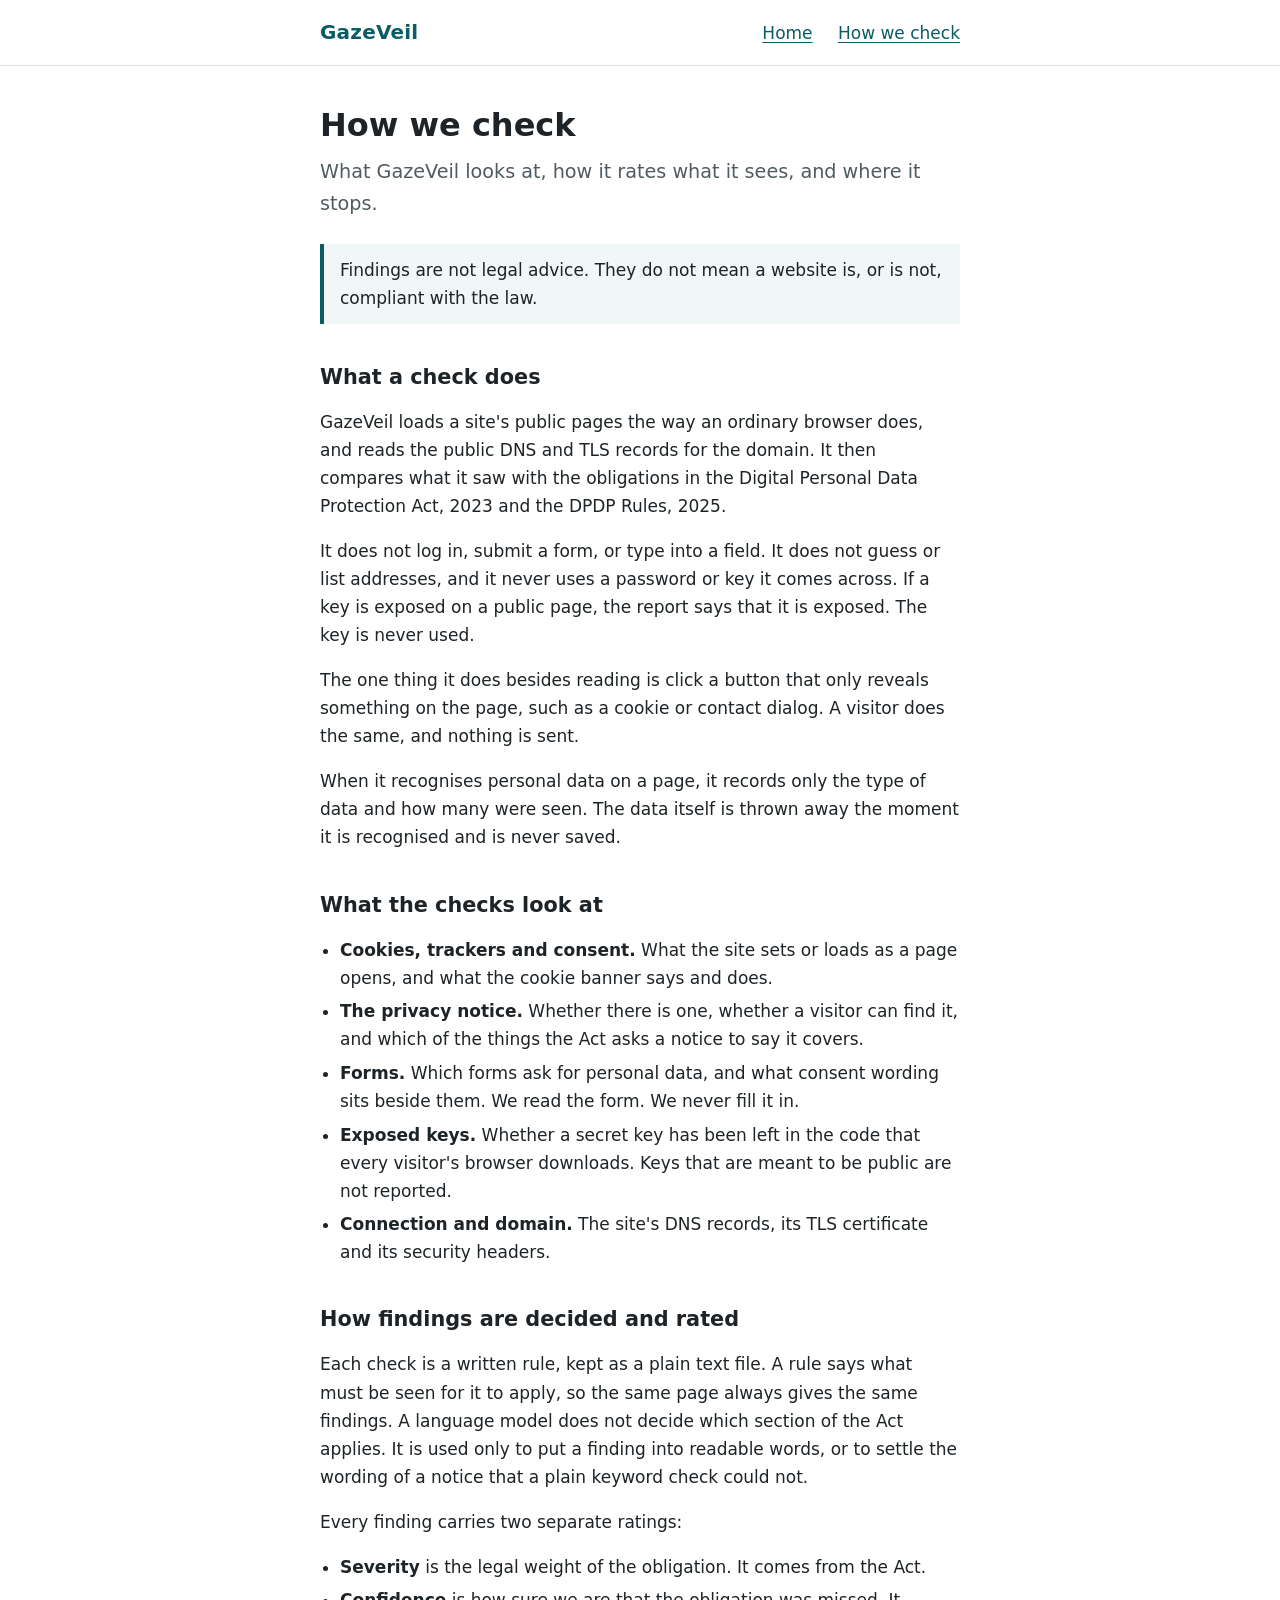
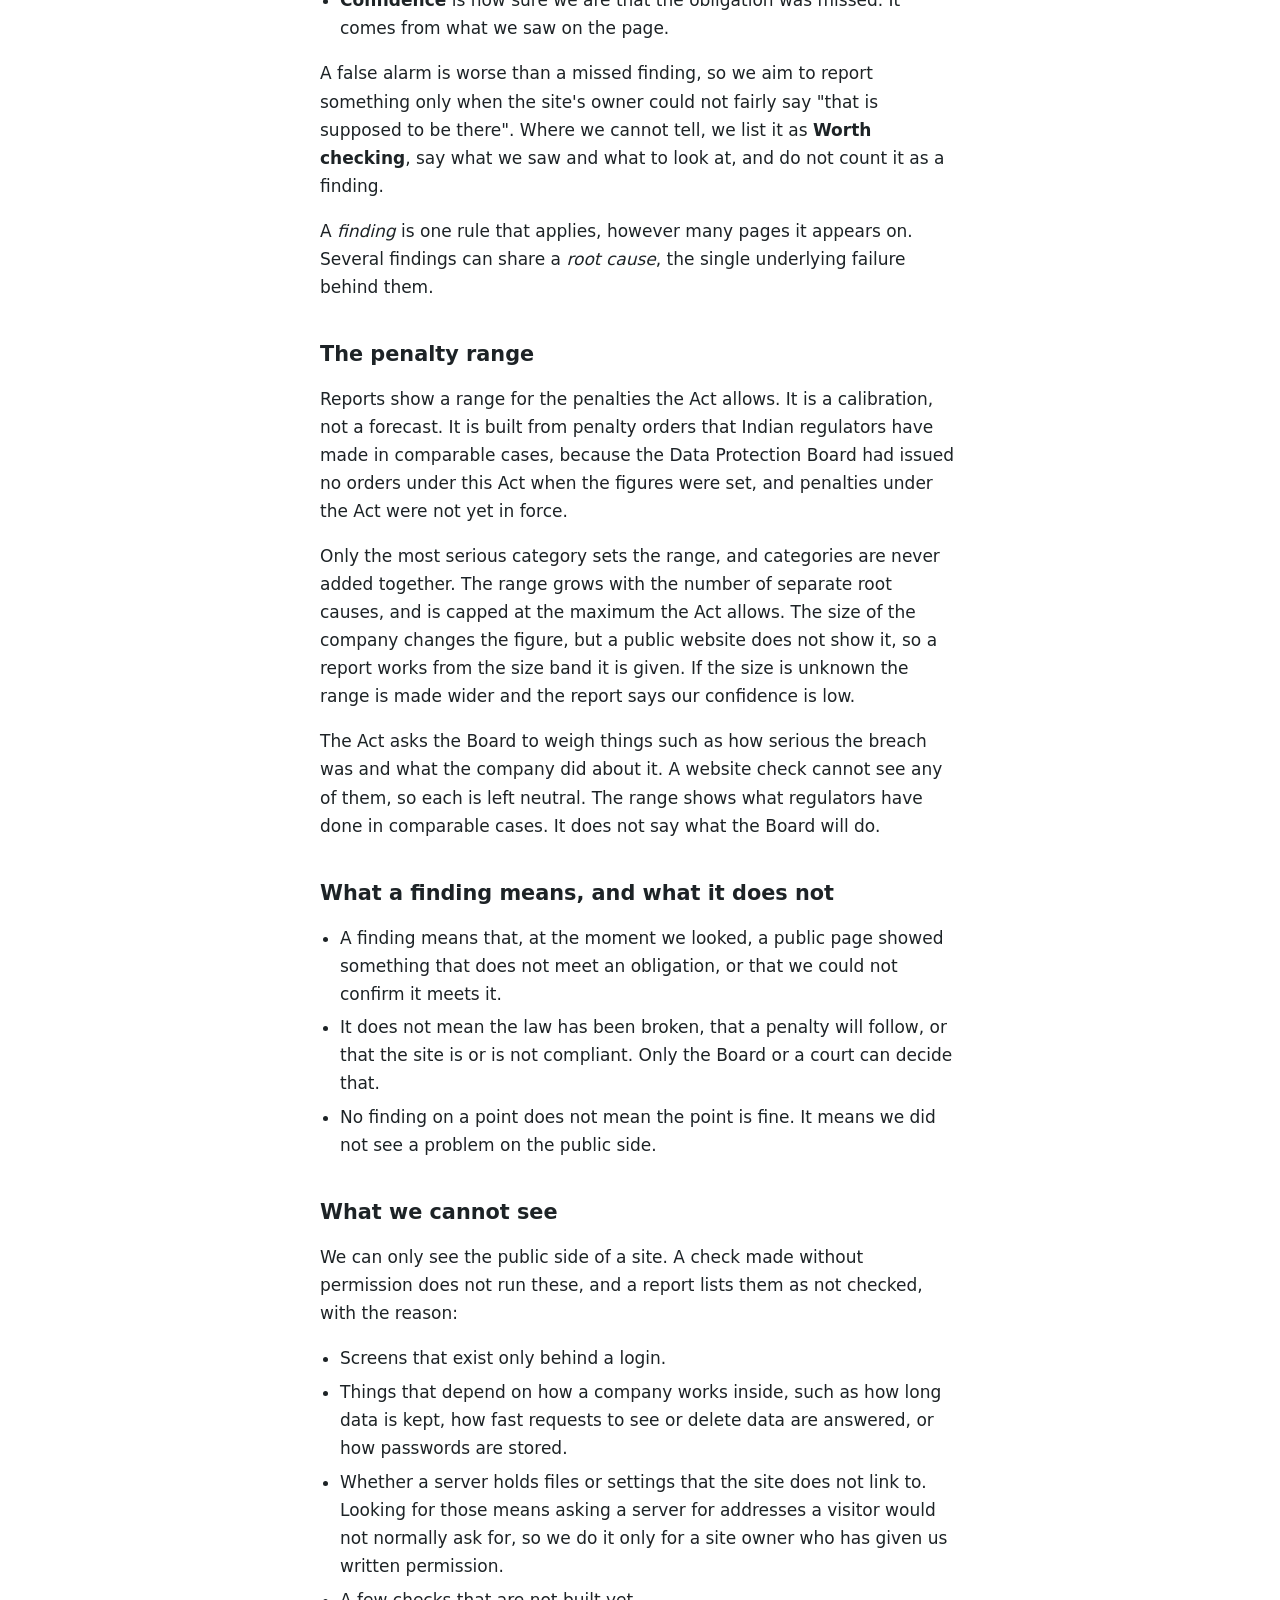
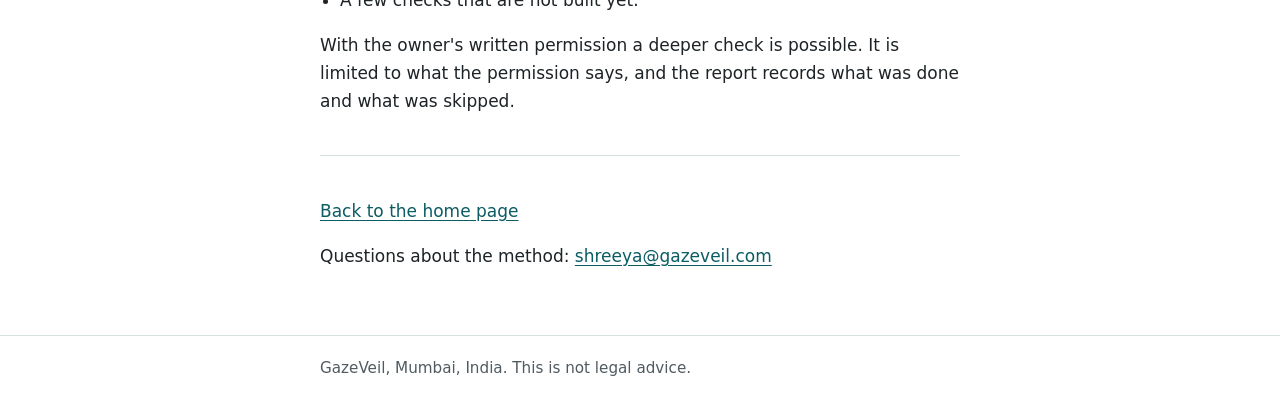
==== method/index.html @ f998fde3 "GazeVeil website Co-Authored-By: Claude Sonnet 5.5 <noreply@anthropic.com>" ====
<!doctype html>
<html lang="en">
<head>
<meta charset="utf-8">
<meta name="viewport" content="width=device-width, initial-scale=1">
<title>How we check | GazeVeil</title>
<meta name="description" content="How GazeVeil checks a public website against India's DPDP Act: what it looks at, how it rates what it sees, what a finding means, and what it cannot see.">
<link rel="stylesheet" href="../style.css">
</head>
<body>
<header>
  <div class="wrap">
    <a class="brand" href="../">GazeVeil</a>
    <nav aria-label="Main">
      <a href="../">Home</a>
      <a href="./" aria-current="page">How we check</a>
    </nav>
  </div>
</header>
<main class="wrap">
  <h1>How we check</h1>
  <p class="tagline">What GazeVeil looks at, how it rates what it sees, and where it stops.</p>

  <div class="note">
    <p>Findings are not legal advice. They do not mean a website is, or is not, compliant with the law.</p>
  </div>

  <h2>What a check does</h2>
  <p>GazeVeil loads a site's public pages the way an ordinary browser does, and reads the public DNS and TLS records for the domain. It then compares what it saw with the obligations in the Digital Personal Data Protection Act, 2023 and the DPDP Rules, 2025.</p>
  <p>It does not log in, submit a form, or type into a field. It does not guess or list addresses, and it never uses a password or key it comes across. If a key is exposed on a public page, the report says that it is exposed. The key is never used.</p>
  <p>The one thing it does besides reading is click a button that only reveals something on the page, such as a cookie or contact dialog. A visitor does the same, and nothing is sent.</p>
  <p>When it recognises personal data on a page, it records only the type of data and how many were seen. The data itself is thrown away the moment it is recognised and is never saved.</p>

  <h2>What the checks look at</h2>
  <ul>
    <li><strong>Cookies, trackers and consent.</strong> What the site sets or loads as a page opens, and what the cookie banner says and does.</li>
    <li><strong>The privacy notice.</strong> Whether there is one, whether a visitor can find it, and which of the things the Act asks a notice to say it covers.</li>
    <li><strong>Forms.</strong> Which forms ask for personal data, and what consent wording sits beside them. We read the form. We never fill it in.</li>
    <li><strong>Exposed keys.</strong> Whether a secret key has been left in the code that every visitor's browser downloads. Keys that are meant to be public are not reported.</li>
    <li><strong>Connection and domain.</strong> The site's DNS records, its TLS certificate and its security headers.</li>
  </ul>

  <h2>How findings are decided and rated</h2>
  <p>Each check is a written rule, kept as a plain text file. A rule says what must be seen for it to apply, so the same page always gives the same findings. A language model does not decide which section of the Act applies. It is used only to put a finding into readable words, or to settle the wording of a notice that a plain keyword check could not.</p>
  <p>Every finding carries two separate ratings:</p>
  <ul>
    <li><strong>Severity</strong> is the legal weight of the obligation. It comes from the Act.</li>
    <li><strong>Confidence</strong> is how sure we are that the obligation was missed. It comes from what we saw on the page.</li>
  </ul>
  <p>A false alarm is worse than a missed finding, so we aim to report something only when the site's owner could not fairly say "that is supposed to be there". Where we cannot tell, we list it as <strong>Worth checking</strong>, say what we saw and what to look at, and do not count it as a finding.</p>
  <p>A <em>finding</em> is one rule that applies, however many pages it appears on. Several findings can share a <em>root cause</em>, the single underlying failure behind them.</p>

  <h2>The penalty range</h2>
  <p>Reports show a range for the penalties the Act allows. It is a calibration, not a forecast. It is built from penalty orders that Indian regulators have made in comparable cases, because the Data Protection Board had issued no orders under this Act when the figures were set, and penalties under the Act were not yet in force.</p>
  <p>Only the most serious category sets the range, and categories are never added together. The range grows with the number of separate root causes, and is capped at the maximum the Act allows. The size of the company changes the figure, but a public website does not show it, so a report works from the size band it is given. If the size is unknown the range is made wider and the report says our confidence is low.</p>
  <p>The Act asks the Board to weigh things such as how serious the breach was and what the company did about it. A website check cannot see any of them, so each is left neutral. The range shows what regulators have done in comparable cases. It does not say what the Board will do.</p>

  <h2>What a finding means, and what it does not</h2>
  <ul>
    <li>A finding means that, at the moment we looked, a public page showed something that does not meet an obligation, or that we could not confirm it meets it.</li>
    <li>It does not mean the law has been broken, that a penalty will follow, or that the site is or is not compliant. Only the Board or a court can decide that.</li>
    <li>No finding on a point does not mean the point is fine. It means we did not see a problem on the public side.</li>
  </ul>

  <h2>What we cannot see</h2>
  <p>We can only see the public side of a site. A check made without permission does not run these, and a report lists them as not checked, with the reason:</p>
  <ul>
    <li>Screens that exist only behind a login.</li>
    <li>Things that depend on how a company works inside, such as how long data is kept, how fast requests to see or delete data are answered, or how passwords are stored.</li>
    <li>Whether a server holds files or settings that the site does not link to. Looking for those means asking a server for addresses a visitor would not normally ask for, so we do it only for a site owner who has given us written permission.</li>
    <li>A few checks that are not built yet.</li>
  </ul>
  <p>With the owner's written permission a deeper check is possible. It is limited to what the permission says, and the report records what was done and what was skipped.</p>

  <div class="contact">
    <p><a href="../">Back to the home page</a></p>
    <p>Questions about the method: <a href="mailto:shreeya@gazeveil.com">shreeya@gazeveil.com</a></p>
  </div>
</main>
<footer>
  <div class="wrap">
    <p>GazeVeil, Mumbai, India. This is not legal advice.</p>
  </div>
</footer>
</body>
</html>
---- style.css ----
:root {
  --bg: #ffffff;
  --fg: #1d2326;
  --muted: #4f5b60;
  --rule: #d8dfe1;
  --tint: #f1f6f6;
  --accent: #0b5c63;
}
@media (prefers-color-scheme: dark) {
  :root {
    --bg: #121719;
    --fg: #e6ecee;
    --muted: #a3b1b6;
    --rule: #2c3a3e;
    --tint: #1a2326;
    --accent: #5cc4cc;
  }
}
* { box-sizing: border-box; }
html { -webkit-text-size-adjust: 100%; }
body {
  margin: 0;
  background: var(--bg);
  color: var(--fg);
  font: 1.0625rem/1.65 system-ui, -apple-system, "Segoe UI", Roboto, "Helvetica Neue", Arial, sans-serif;
}
.wrap { max-width: 42rem; margin: 0 auto; padding-left: 1rem; padding-right: 1rem; }
header { border-bottom: 1px solid var(--rule); }
header .wrap { display: flex; flex-wrap: wrap; align-items: baseline; justify-content: space-between; gap: .5rem 1.5rem; padding-top: 1rem; padding-bottom: 1rem; }
.brand { font-weight: 700; font-size: 1.25rem; letter-spacing: .01em; color: var(--accent); text-decoration: none; }
nav a { margin-left: 1.25rem; }
nav a:first-child { margin-left: 0; }
main { padding-top: 2.5rem; padding-bottom: 3rem; }
h1 { font-size: 2rem; line-height: 1.2; margin: 0 0 .75rem; }
h2 { font-size: 1.3rem; line-height: 1.3; margin: 2.5rem 0 .5rem; }
h3 { font-size: 1.1rem; margin: 1.75rem 0 .25rem; }
p, li { max-width: 40rem; }
ul { padding-left: 1.25rem; }
li { margin: .35rem 0; }
.tagline { font-size: 1.2rem; color: var(--muted); margin: 0 0 1rem; }
a { color: var(--accent); text-underline-offset: .15em; }
a:focus-visible { outline: 3px solid var(--accent); outline-offset: 2px; }
.note { background: var(--tint); border-left: 4px solid var(--accent); padding: .75rem 1rem; margin: 1.5rem 0; }
.note p { margin: 0; }
.contact { margin-top: 2.5rem; padding-top: 1.5rem; border-top: 1px solid var(--rule); }
footer { border-top: 1px solid var(--rule); color: var(--muted); font-size: .95rem; }
footer .wrap { padding-top: 1.25rem; padding-bottom: 1.5rem; }
footer p { margin: 0 0 .25rem; }
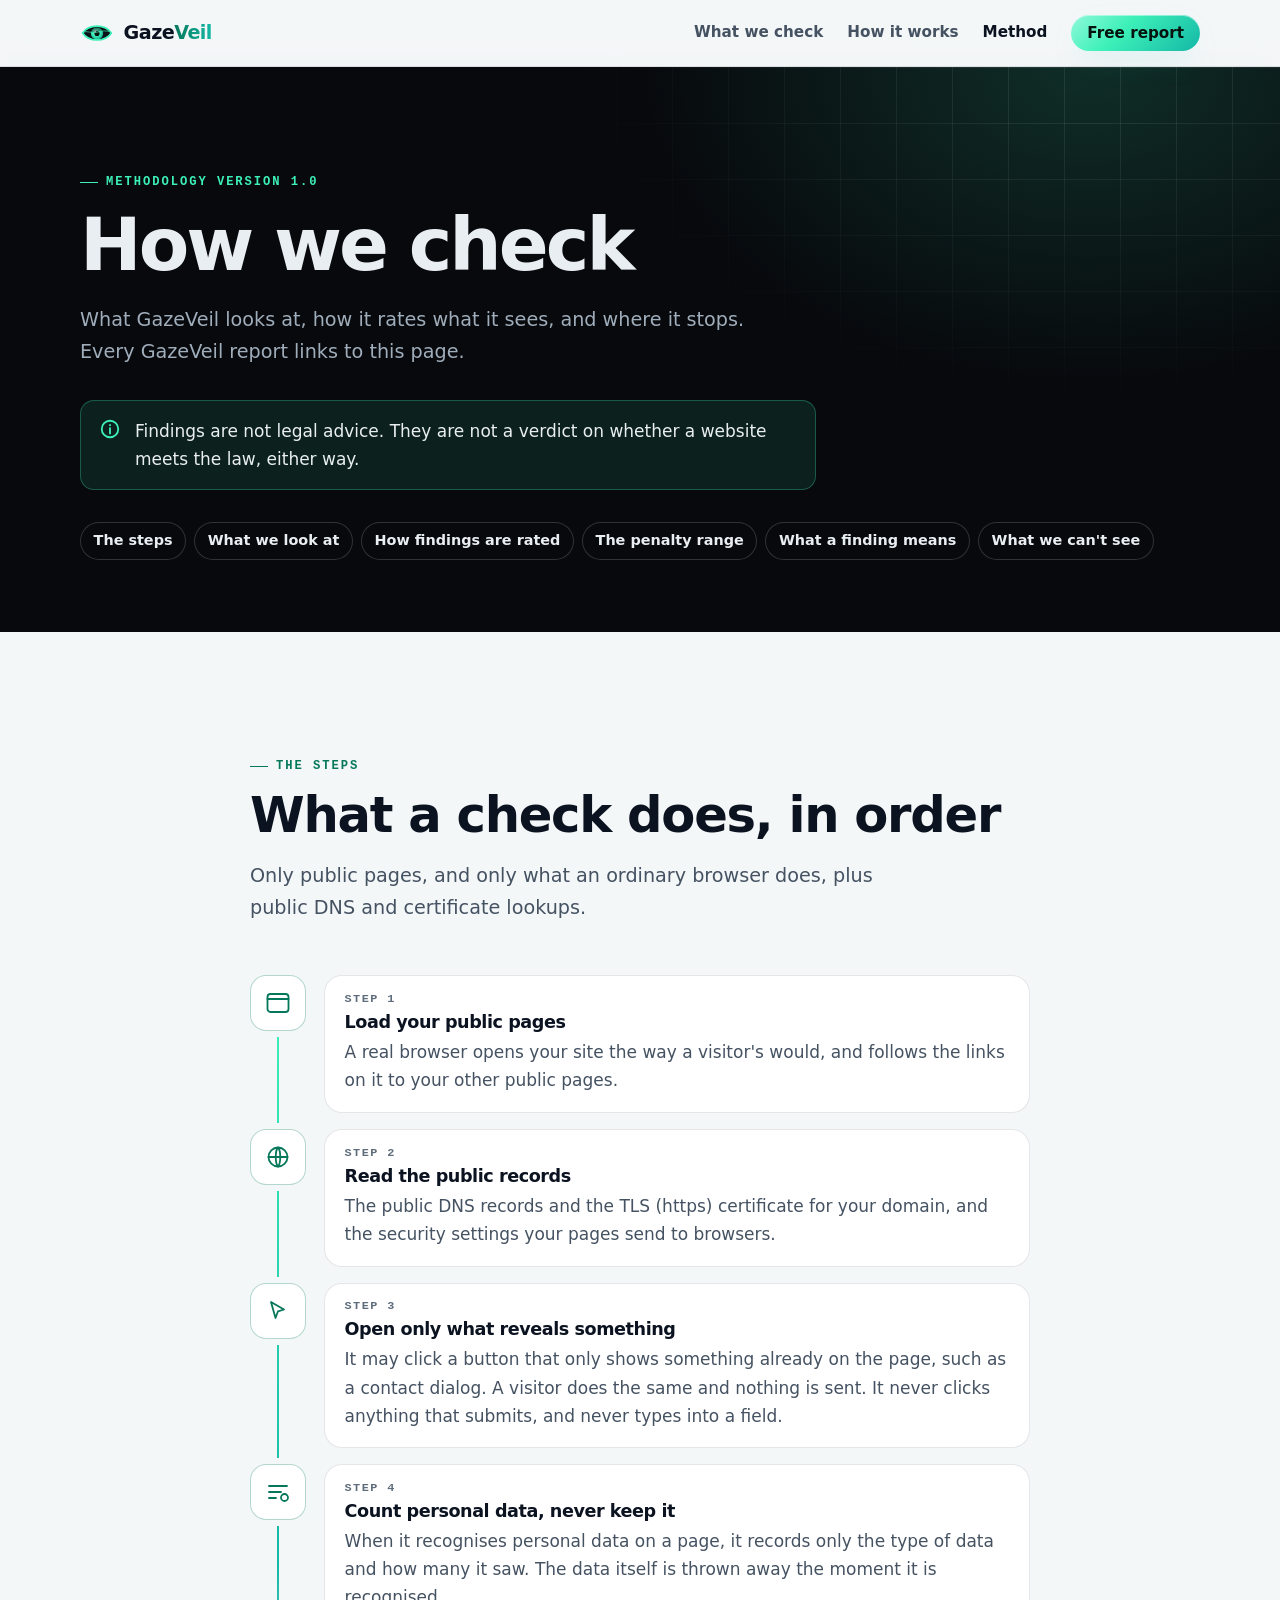
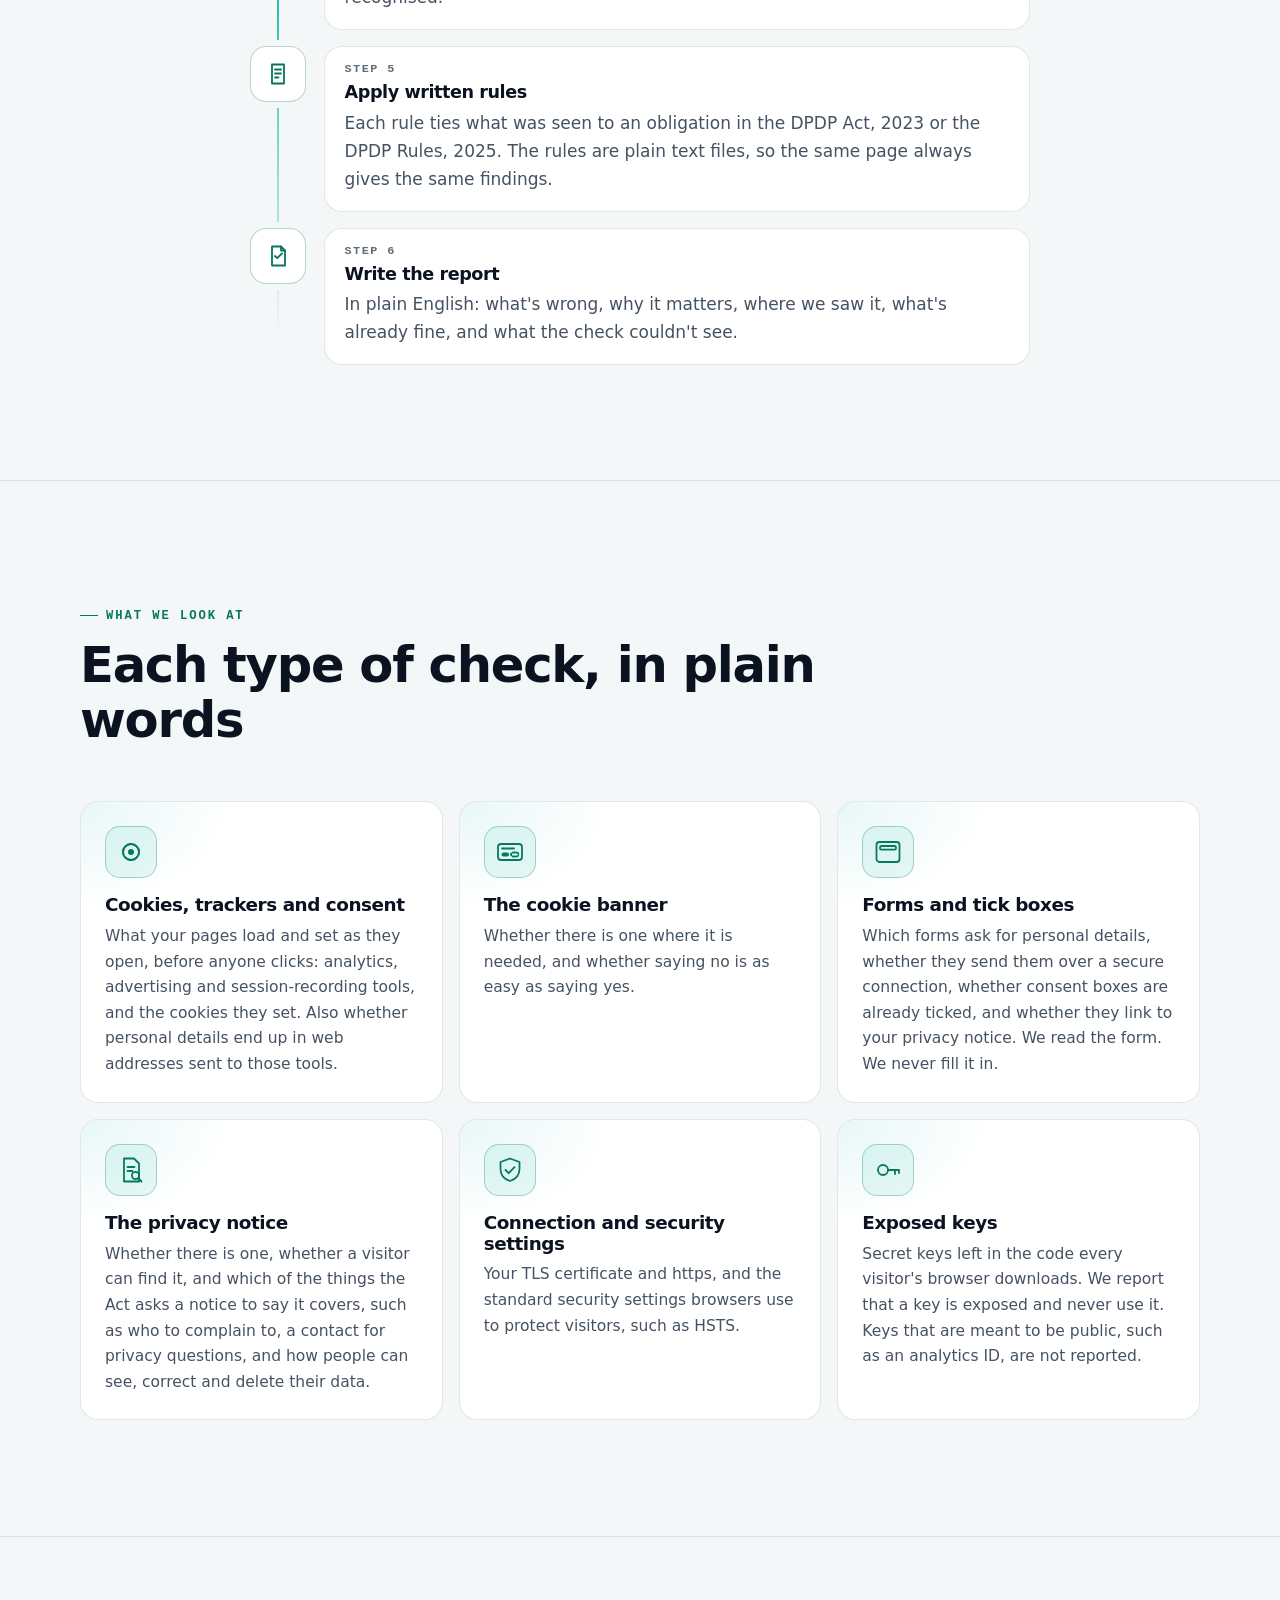
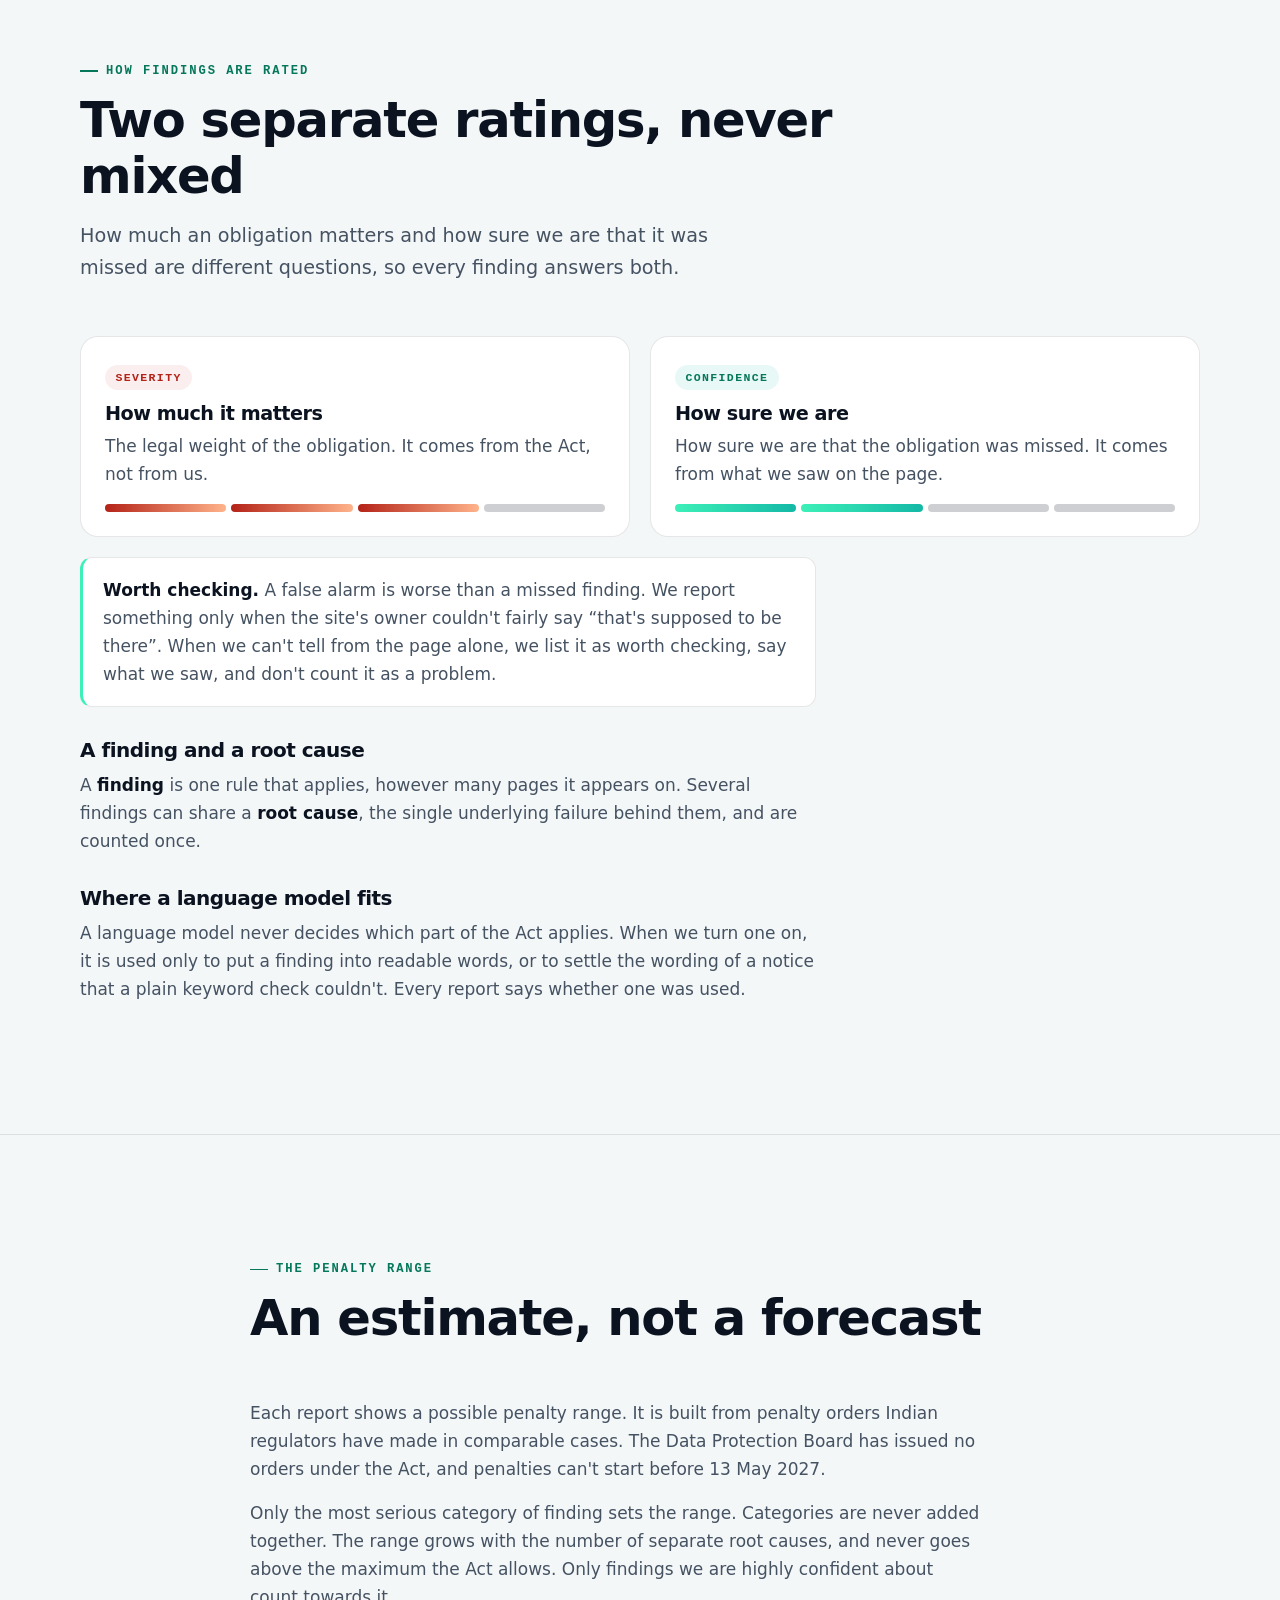
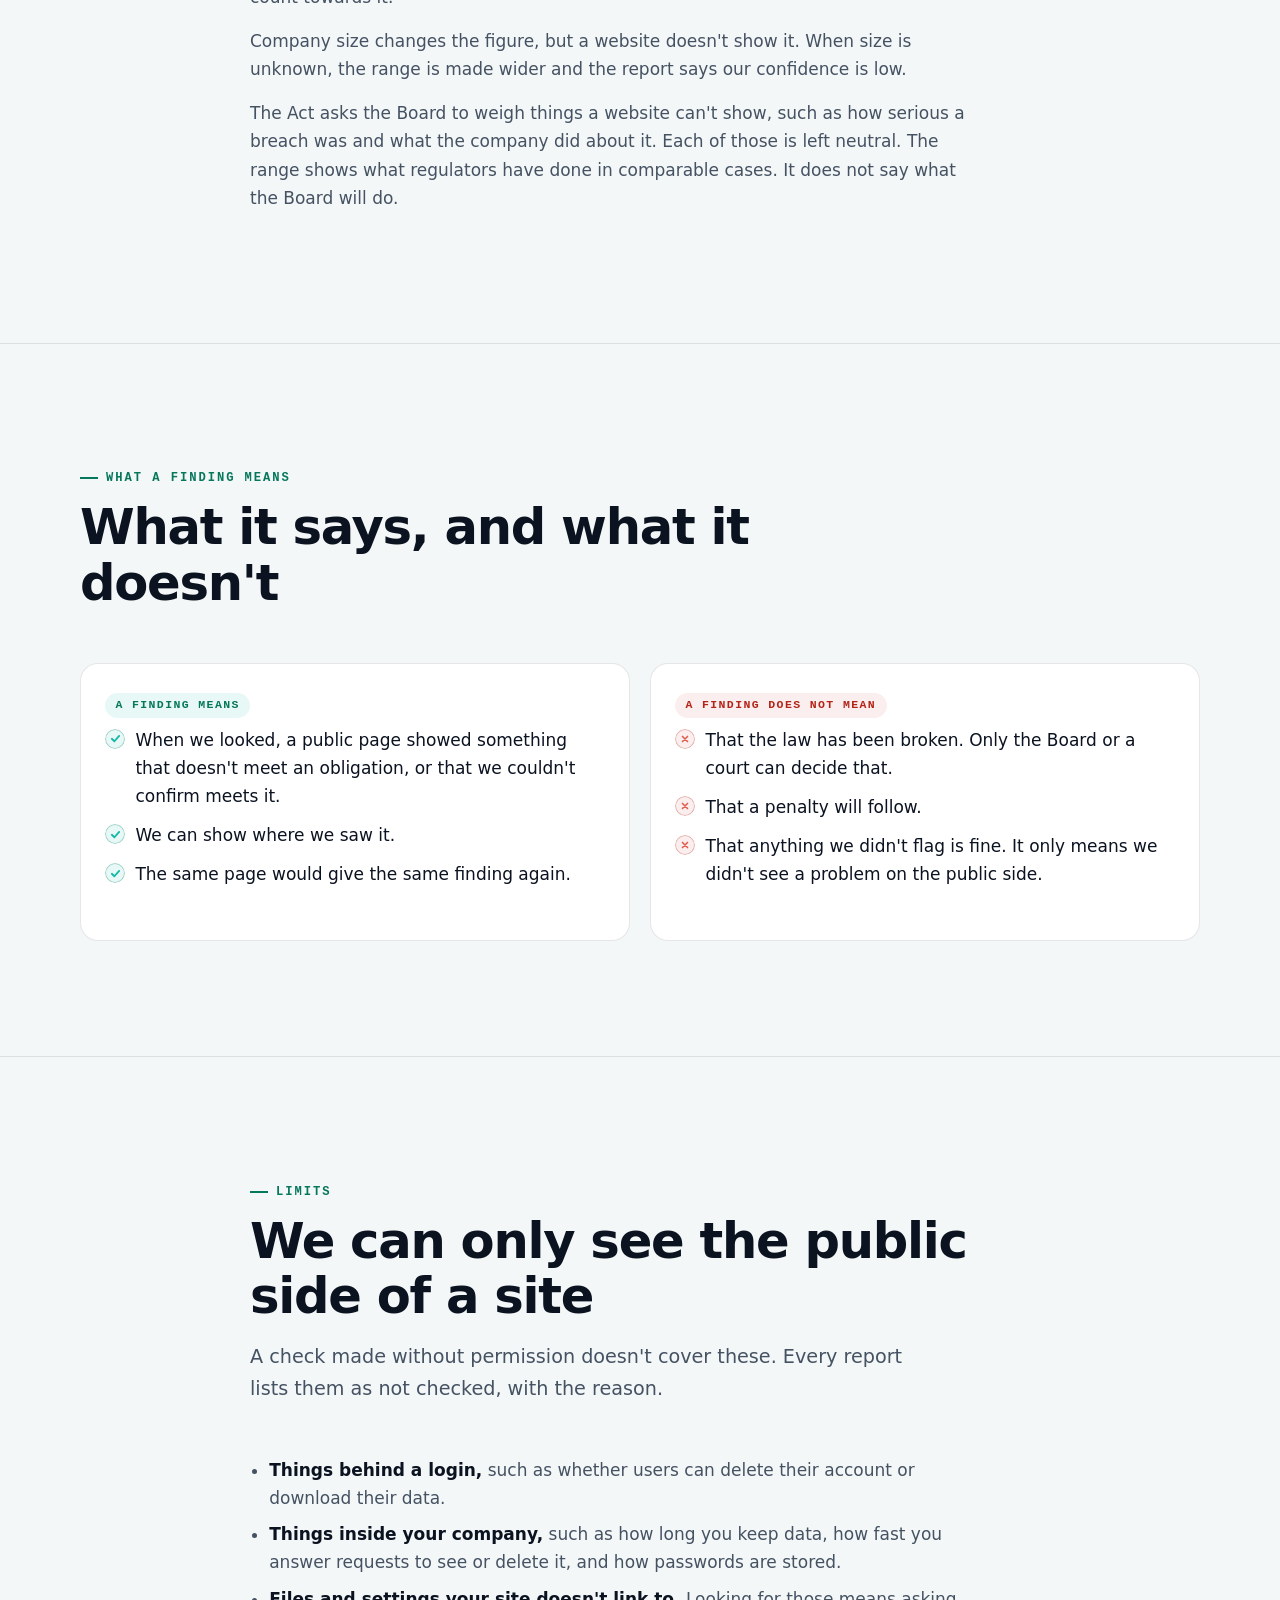
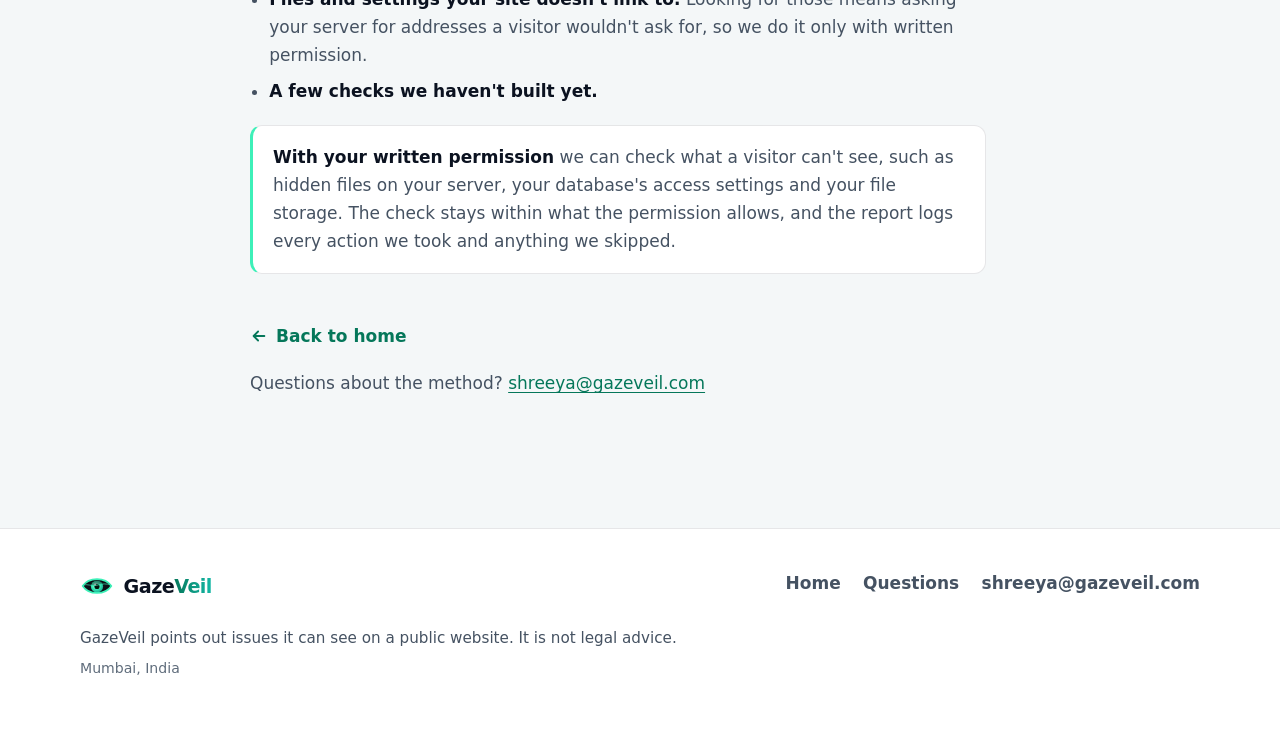
==== commit e717aa70: "Redesign the GazeVeil site: dark brand, eye logo, motion, method page - New design system in style.c" ====
--- a/method/index.html
+++ b/method/index.html
@@ -1,85 +1,261 @@
 <!doctype html>
-<html lang="en">
+<html lang="en-IN">
 <head>
 <meta charset="utf-8">
 <meta name="viewport" content="width=device-width, initial-scale=1">
 <title>How we check | GazeVeil</title>
-<meta name="description" content="How GazeVeil checks a public website against India's DPDP Act: what it looks at, how it rates what it sees, what a finding means, and what it cannot see.">
+<meta name="description" content="How GazeVeil checks a public website against India's DPDP Act: the steps, what each check looks at, how findings are rated, what a finding means, and what we cannot see.">
+<meta name="theme-color" content="#07090d">
+<link rel="canonical" href="https://gazeveil.com/method/">
+<link rel="icon" href="../favicon.svg" type="image/svg+xml">
+<meta property="og:type" content="article">
+<meta property="og:site_name" content="GazeVeil">
+<meta property="og:title" content="How we check | GazeVeil">
+<meta property="og:description" content="The method behind every GazeVeil report: public pages only, written rules, and plain limits.">
+<meta property="og:url" content="https://gazeveil.com/method/">
+<meta property="og:image" content="https://gazeveil.com/assets/og-1200x630.png">
+<meta property="og:image:alt" content="The GazeVeil eye logo beside the line: Privacy checks for websites under India's DPDP Act.">
+<meta name="twitter:card" content="summary_large_image">
 <link rel="stylesheet" href="../style.css">
+<script>document.documentElement.classList.add('js')</script>
+<script src="../assets/site.js" defer></script>
 </head>
 <body>
-<header>
-  <div class="wrap">
-    <a class="brand" href="../">GazeVeil</a>
-    <nav aria-label="Main">
-      <a href="../">Home</a>
-      <a href="./" aria-current="page">How we check</a>
+<a class="skip" href="#main">Skip to content</a>
+
+<header class="site-header">
+  <div class="wrap">
+    <a class="brand" href="../" aria-label="GazeVeil home">
+      <img src="../assets/logo-mark.svg" alt="" width="34" height="34">
+      <span>Gaze<span class="veil">Veil</span></span>
+    </a>
+    <nav class="nav" aria-label="Main">
+      <a class="hide-sm" href="../#checks">What we check</a>
+      <a class="hide-sm" href="../#how">How it works</a>
+      <a href="./" aria-current="page">Method</a>
+      <a class="btn btn-sm" href="mailto:shreeya@gazeveil.com?subject=Free%20sample%20report%20request&amp;body=Hi%20Shreeya%2C%0A%0APlease%20send%20a%20free%20sample%20report%20for%20this%20website%3A%20">Free report</a>
     </nav>
   </div>
 </header>
-<main class="wrap">
-  <h1>How we check</h1>
-  <p class="tagline">What GazeVeil looks at, how it rates what it sees, and where it stops.</p>
-
-  <div class="note">
-    <p>Findings are not legal advice. They do not mean a website is, or is not, compliant with the law.</p>
-  </div>
-
-  <h2>What a check does</h2>
-  <p>GazeVeil loads a site's public pages the way an ordinary browser does, and reads the public DNS and TLS records for the domain. It then compares what it saw with the obligations in the Digital Personal Data Protection Act, 2023 and the DPDP Rules, 2025.</p>
-  <p>It does not log in, submit a form, or type into a field. It does not guess or list addresses, and it never uses a password or key it comes across. If a key is exposed on a public page, the report says that it is exposed. The key is never used.</p>
-  <p>The one thing it does besides reading is click a button that only reveals something on the page, such as a cookie or contact dialog. A visitor does the same, and nothing is sent.</p>
-  <p>When it recognises personal data on a page, it records only the type of data and how many were seen. The data itself is thrown away the moment it is recognised and is never saved.</p>
-
-  <h2>What the checks look at</h2>
-  <ul>
-    <li><strong>Cookies, trackers and consent.</strong> What the site sets or loads as a page opens, and what the cookie banner says and does.</li>
-    <li><strong>The privacy notice.</strong> Whether there is one, whether a visitor can find it, and which of the things the Act asks a notice to say it covers.</li>
-    <li><strong>Forms.</strong> Which forms ask for personal data, and what consent wording sits beside them. We read the form. We never fill it in.</li>
-    <li><strong>Exposed keys.</strong> Whether a secret key has been left in the code that every visitor's browser downloads. Keys that are meant to be public are not reported.</li>
-    <li><strong>Connection and domain.</strong> The site's DNS records, its TLS certificate and its security headers.</li>
-  </ul>
-
-  <h2>How findings are decided and rated</h2>
-  <p>Each check is a written rule, kept as a plain text file. A rule says what must be seen for it to apply, so the same page always gives the same findings. A language model does not decide which section of the Act applies. It is used only to put a finding into readable words, or to settle the wording of a notice that a plain keyword check could not.</p>
-  <p>Every finding carries two separate ratings:</p>
-  <ul>
-    <li><strong>Severity</strong> is the legal weight of the obligation. It comes from the Act.</li>
-    <li><strong>Confidence</strong> is how sure we are that the obligation was missed. It comes from what we saw on the page.</li>
-  </ul>
-  <p>A false alarm is worse than a missed finding, so we aim to report something only when the site's owner could not fairly say "that is supposed to be there". Where we cannot tell, we list it as <strong>Worth checking</strong>, say what we saw and what to look at, and do not count it as a finding.</p>
-  <p>A <em>finding</em> is one rule that applies, however many pages it appears on. Several findings can share a <em>root cause</em>, the single underlying failure behind them.</p>
-
-  <h2>The penalty range</h2>
-  <p>Reports show a range for the penalties the Act allows. It is a calibration, not a forecast. It is built from penalty orders that Indian regulators have made in comparable cases, because the Data Protection Board had issued no orders under this Act when the figures were set, and penalties under the Act were not yet in force.</p>
-  <p>Only the most serious category sets the range, and categories are never added together. The range grows with the number of separate root causes, and is capped at the maximum the Act allows. The size of the company changes the figure, but a public website does not show it, so a report works from the size band it is given. If the size is unknown the range is made wider and the report says our confidence is low.</p>
-  <p>The Act asks the Board to weigh things such as how serious the breach was and what the company did about it. A website check cannot see any of them, so each is left neutral. The range shows what regulators have done in comparable cases. It does not say what the Board will do.</p>
-
-  <h2>What a finding means, and what it does not</h2>
-  <ul>
-    <li>A finding means that, at the moment we looked, a public page showed something that does not meet an obligation, or that we could not confirm it meets it.</li>
-    <li>It does not mean the law has been broken, that a penalty will follow, or that the site is or is not compliant. Only the Board or a court can decide that.</li>
-    <li>No finding on a point does not mean the point is fine. It means we did not see a problem on the public side.</li>
-  </ul>
-
-  <h2>What we cannot see</h2>
-  <p>We can only see the public side of a site. A check made without permission does not run these, and a report lists them as not checked, with the reason:</p>
-  <ul>
-    <li>Screens that exist only behind a login.</li>
-    <li>Things that depend on how a company works inside, such as how long data is kept, how fast requests to see or delete data are answered, or how passwords are stored.</li>
-    <li>Whether a server holds files or settings that the site does not link to. Looking for those means asking a server for addresses a visitor would not normally ask for, so we do it only for a site owner who has given us written permission.</li>
-    <li>A few checks that are not built yet.</li>
-  </ul>
-  <p>With the owner's written permission a deeper check is possible. It is limited to what the permission says, and the report records what was done and what was skipped.</p>
-
-  <div class="contact">
-    <p><a href="../">Back to the home page</a></p>
-    <p>Questions about the method: <a href="mailto:shreeya@gazeveil.com">shreeya@gazeveil.com</a></p>
-  </div>
+
+<main id="main">
+
+<section class="page-hero dark" aria-labelledby="page-title">
+  <div class="wrap">
+    <p class="eyebrow">Methodology version 1.0</p>
+    <h1 id="page-title">How we check</h1>
+    <p class="lede">What GazeVeil looks at, how it rates what it sees, and where it stops. Every GazeVeil report links to this page.</p>
+    <div class="note">
+      <svg viewBox="0 0 24 24" aria-hidden="true" focusable="false"><circle cx="12" cy="12" r="9"/><path d="M12 11v6M12 7.5v.5"/></svg>
+      <p>Findings are not legal advice. They are not a verdict on whether a website meets the law, either way.</p>
+    </div>
+    <ul class="toc" aria-label="On this page">
+      <li><a href="#steps">The steps</a></li>
+      <li><a href="#checks">What we look at</a></li>
+      <li><a href="#rating">How findings are rated</a></li>
+      <li><a href="#estimate">The penalty range</a></li>
+      <li><a href="#meaning">What a finding means</a></li>
+      <li><a href="#limits">What we can't see</a></li>
+    </ul>
+  </div>
+</section>
+
+<!-- The steps ----------------------------------------------------------------->
+<section class="section" id="steps" aria-labelledby="steps-title">
+  <div class="wrap narrow">
+    <div class="section-head" data-reveal>
+      <p class="eyebrow">The steps</p>
+      <h2 id="steps-title">What a check does, in order</h2>
+      <p class="lede">Only public pages, and only what an ordinary browser does, plus public DNS and certificate lookups.</p>
+    </div>
+
+    <ol class="rail" data-reveal>
+      <li style="--i:0">
+        <div class="knot"><svg viewBox="0 0 26 26" aria-hidden="true" focusable="false"><rect x="2.5" y="4" width="21" height="18" rx="3"/><path d="M2.5 9h21"/></svg></div>
+        <div class="body"><span class="num">STEP 1</span><h3>Load your public pages</h3><p>A real browser opens your site the way a visitor's would, and follows the links on it to your other public pages.</p></div>
+      </li>
+      <li style="--i:1">
+        <div class="knot"><svg viewBox="0 0 26 26" aria-hidden="true" focusable="false"><circle cx="13" cy="13" r="9.5"/><path d="M3.5 13h19M13 3.5c3 3 3 16 0 19M13 3.5c-3 3-3 16 0 19"/></svg></div>
+        <div class="body"><span class="num">STEP 2</span><h3>Read the public records</h3><p>The public DNS records and the TLS (https) certificate for your domain, and the security settings your pages send to browsers.</p></div>
+      </li>
+      <li style="--i:2">
+        <div class="knot"><svg viewBox="0 0 26 26" aria-hidden="true" focusable="false"><path d="M6 4l13 7.5-6 1.8L10.5 20z"/></svg></div>
+        <div class="body"><span class="num">STEP 3</span><h3>Open only what reveals something</h3><p>It may click a button that only shows something already on the page, such as a contact dialog. A visitor does the same and nothing is sent. It never clicks anything that submits, and never types into a field.</p></div>
+      </li>
+      <li style="--i:3">
+        <div class="knot"><svg viewBox="0 0 26 26" aria-hidden="true" focusable="false"><path d="M4 7h18M4 13h12M4 19h7"/><circle cx="19.5" cy="18.5" r="3.5"/></svg></div>
+        <div class="body"><span class="num">STEP 4</span><h3>Count personal data, never keep it</h3><p>When it recognises personal data on a page, it records only the type of data and how many it saw. The data itself is thrown away the moment it is recognised.</p></div>
+      </li>
+      <li style="--i:4">
+        <div class="knot"><svg viewBox="0 0 26 26" aria-hidden="true" focusable="false"><path d="M7 3.5h12v19H7z"/><path d="M10 8.5h6M10 12.5h6M10 16.5h3.5"/></svg></div>
+        <div class="body"><span class="num">STEP 5</span><h3>Apply written rules</h3><p>Each rule ties what was seen to an obligation in the DPDP Act, 2023 or the DPDP Rules, 2025. The rules are plain text files, so the same page always gives the same findings.</p></div>
+      </li>
+      <li style="--i:5">
+        <div class="knot"><svg viewBox="0 0 26 26" aria-hidden="true" focusable="false"><path d="M7 3.5h9l4 4v15H7z"/><path d="M16 3.5v4h4"/><path d="M10 13l2.2 2.2L17 10.5"/></svg></div>
+        <div class="body"><span class="num">STEP 6</span><h3>Write the report</h3><p>In plain English: what's wrong, why it matters, where we saw it, what's already fine, and what the check couldn't see.</p></div>
+      </li>
+    </ol>
+  </div>
+</section>
+
+<!-- What we look at ----------------------------------------------------------->
+<section class="section" id="checks" aria-labelledby="checks-title">
+  <div class="wrap">
+    <div class="section-head" data-reveal>
+      <p class="eyebrow">What we look at</p>
+      <h2 id="checks-title">Each type of check, in plain words</h2>
+    </div>
+    <div class="cards">
+      <article class="card" data-reveal>
+        <div class="icon"><svg viewBox="0 0 30 30" aria-hidden="true" focusable="false"><circle class="fill" cx="15" cy="15" r="3"/><circle class="i-ripple" cx="15" cy="15" r="8"/><circle class="i-ripple d2" cx="15" cy="15" r="8"/></svg></div>
+        <h3>Cookies, trackers and consent</h3>
+        <p>What your pages load and set as they open, before anyone clicks: analytics, advertising and session-recording tools, and the cookies they set. Also whether personal details end up in web addresses sent to those tools.</p>
+      </article>
+      <article class="card" data-reveal>
+        <div class="icon"><svg viewBox="0 0 30 30" aria-hidden="true" focusable="false"><rect x="3" y="7" width="24" height="16" rx="3"/><rect class="fill" x="6.5" y="15.5" width="7.5" height="4" rx="2"/><rect class="i-blink" x="16" y="15.5" width="7.5" height="4" rx="2" stroke-dasharray="2 1.6"/><path d="M7 11.5h12"/></svg></div>
+        <h3>The cookie banner</h3>
+        <p>Whether there is one where it is needed, and whether saying no is as easy as saying yes.</p>
+      </article>
+      <article class="card" data-reveal>
+        <div class="icon"><svg viewBox="0 0 30 30" aria-hidden="true" focusable="false"><rect x="3.5" y="5" width="23" height="20" rx="3"/><rect x="7" y="9" width="16" height="3.6" rx="1.4"/><path class="i-draw" d="M8 19l2.5 2.5L15 17"/></svg></div>
+        <h3>Forms and tick boxes</h3>
+        <p>Which forms ask for personal details, whether they send them over a secure connection, whether consent boxes are already ticked, and whether they link to your privacy notice. We read the form. We never fill it in.</p>
+      </article>
+      <article class="card" data-reveal>
+        <div class="icon"><svg viewBox="0 0 30 30" aria-hidden="true" focusable="false"><path d="M8 3.5h10l5 5v18H8z"/><path d="M11.5 12h7M11.5 16h5"/><g class="i-sweep"><circle cx="19.5" cy="20.5" r="3.6"/><path d="M22.2 23.2l3.3 3.3"/></g></svg></div>
+        <h3>The privacy notice</h3>
+        <p>Whether there is one, whether a visitor can find it, and which of the things the Act asks a notice to say it covers, such as who to complain to, a contact for privacy questions, and how people can see, correct and delete their data.</p>
+      </article>
+      <article class="card" data-reveal>
+        <div class="icon"><svg viewBox="0 0 30 30" aria-hidden="true" focusable="false"><path d="M15 3.5l9.5 3.5v7c0 6-4 10.3-9.5 12-5.5-1.7-9.5-6-9.5-12V7z"/><path class="i-bob" d="M10.5 15l3.2 3.2 5.8-6"/></svg></div>
+        <h3>Connection and security settings</h3>
+        <p>Your TLS certificate and https, and the standard security settings browsers use to protect visitors, such as HSTS.</p>
+      </article>
+      <article class="card" data-reveal>
+        <div class="icon"><svg viewBox="0 0 30 30" aria-hidden="true" focusable="false"><circle cx="10" cy="15" r="5"/><path d="M15 15h11M22 15v4M26 15v3"/></svg></div>
+        <h3>Exposed keys</h3>
+        <p>Secret keys left in the code every visitor's browser downloads. We report that a key is exposed and never use it. Keys that are meant to be public, such as an analytics ID, are not reported.</p>
+      </article>
+    </div>
+  </div>
+</section>
+
+<!-- How findings are rated ---------------------------------------------------->
+<section class="section" id="rating" aria-labelledby="rating-title">
+  <div class="wrap">
+    <div class="section-head" data-reveal>
+      <p class="eyebrow">How findings are rated</p>
+      <h2 id="rating-title">Two separate ratings, never mixed</h2>
+      <p class="lede">How much an obligation matters and how sure we are that it was missed are different questions, so every finding answers both.</p>
+    </div>
+    <div class="two">
+      <article class="panel" data-reveal>
+        <span class="tag tag-bad">Severity</span>
+        <h3>How much it matters</h3>
+        <p>The legal weight of the obligation. It comes from the Act, not from us.</p>
+        <div class="meter warm" aria-hidden="true"><span class="on"></span><span class="on"></span><span class="on"></span><span></span></div>
+      </article>
+      <article class="panel" data-reveal>
+        <span class="tag tag-good">Confidence</span>
+        <h3>How sure we are</h3>
+        <p>How sure we are that the obligation was missed. It comes from what we saw on the page.</p>
+        <div class="meter" aria-hidden="true"><span class="on"></span><span class="on"></span><span></span><span></span></div>
+      </article>
+    </div>
+    <div class="prose" data-reveal>
+      <div class="callout"><p><strong>Worth checking.</strong> A false alarm is worse than a missed finding. We report something only when the site's owner couldn't fairly say “that's supposed to be there”. When we can't tell from the page alone, we list it as worth checking, say what we saw, and don't count it as a problem.</p></div>
+      <h3>A finding and a root cause</h3>
+      <p>A <strong>finding</strong> is one rule that applies, however many pages it appears on. Several findings can share a <strong>root cause</strong>, the single underlying failure behind them, and are counted once.</p>
+      <h3>Where a language model fits</h3>
+      <p>A language model never decides which part of the Act applies. When we turn one on, it is used only to put a finding into readable words, or to settle the wording of a notice that a plain keyword check couldn't. Every report says whether one was used.</p>
+    </div>
+  </div>
+</section>
+
+<!-- The penalty range --------------------------------------------------------->
+<section class="section" id="estimate" aria-labelledby="estimate-title">
+  <div class="wrap narrow">
+    <div class="section-head" data-reveal>
+      <p class="eyebrow">The penalty range</p>
+      <h2 id="estimate-title">An estimate, not a forecast</h2>
+    </div>
+    <div class="prose" data-reveal>
+      <p>Each report shows a possible penalty range. It is built from penalty orders Indian regulators have made in comparable cases. The Data Protection Board has issued no orders under the Act, and penalties can't start before 13 May 2027.</p>
+      <p>Only the most serious category of finding sets the range. Categories are never added together. The range grows with the number of separate root causes, and never goes above the maximum the Act allows. Only findings we are highly confident about count towards it.</p>
+      <p>Company size changes the figure, but a website doesn't show it. When size is unknown, the range is made wider and the report says our confidence is low.</p>
+      <p>The Act asks the Board to weigh things a website can't show, such as how serious a breach was and what the company did about it. Each of those is left neutral. The range shows what regulators have done in comparable cases. It does not say what the Board will do.</p>
+    </div>
+  </div>
+</section>
+
+<!-- What a finding means ------------------------------------------------------>
+<section class="section" id="meaning" aria-labelledby="meaning-title">
+  <div class="wrap">
+    <div class="section-head" data-reveal>
+      <p class="eyebrow">What a finding means</p>
+      <h2 id="meaning-title">What it says, and what it doesn't</h2>
+    </div>
+    <div class="two">
+      <article class="panel" data-reveal>
+        <span class="tag tag-good">A finding means</span>
+        <ul class="ticks">
+          <li>When we looked, a public page showed something that doesn't meet an obligation, or that we couldn't confirm meets it.</li>
+          <li>We can show where we saw it.</li>
+          <li>The same page would give the same finding again.</li>
+        </ul>
+      </article>
+      <article class="panel" data-reveal>
+        <span class="tag tag-bad">A finding does not mean</span>
+        <ul class="ticks cross">
+          <li>That the law has been broken. Only the Board or a court can decide that.</li>
+          <li>That a penalty will follow.</li>
+          <li>That anything we didn't flag is fine. It only means we didn't see a problem on the public side.</li>
+        </ul>
+      </article>
+    </div>
+  </div>
+</section>
+
+<!-- Limits -------------------------------------------------------------------->
+<section class="section" id="limits" aria-labelledby="limits-title">
+  <div class="wrap narrow">
+    <div class="section-head" data-reveal>
+      <p class="eyebrow">Limits</p>
+      <h2 id="limits-title">We can only see the public side of a site</h2>
+      <p class="lede">A check made without permission doesn't cover these. Every report lists them as not checked, with the reason.</p>
+    </div>
+    <div class="prose" data-reveal>
+      <ul>
+        <li><strong>Things behind a login,</strong> such as whether users can delete their account or download their data.</li>
+        <li><strong>Things inside your company,</strong> such as how long you keep data, how fast you answer requests to see or delete it, and how passwords are stored.</li>
+        <li><strong>Files and settings your site doesn't link to.</strong> Looking for those means asking your server for addresses a visitor wouldn't ask for, so we do it only with written permission.</li>
+        <li><strong>A few checks we haven't built yet.</strong></li>
+      </ul>
+      <div class="callout"><p><strong>With your written permission</strong> we can check what a visitor can't see, such as hidden files on your server, your database's access settings and your file storage. The check stays within what the permission allows, and the report logs every action we took and anything we skipped.</p></div>
+    </div>
+
+    <p style="margin-top:3rem"><a class="back" href="../"><svg viewBox="0 0 20 20" aria-hidden="true" focusable="false"><path d="M16 10H5M9 5l-5 5 5 5"/></svg>Back to home</a></p>
+    <p class="muted">Questions about the method? <a href="mailto:shreeya@gazeveil.com">shreeya@gazeveil.com</a></p>
+  </div>
+</section>
+
 </main>
-<footer>
-  <div class="wrap">
-    <p>GazeVeil, Mumbai, India. This is not legal advice.</p>
+
+<footer class="site-footer">
+  <div class="wrap">
+    <div>
+      <a class="brand" href="../" aria-label="GazeVeil home">
+        <img src="../assets/logo-mark.svg" alt="" width="34" height="34">
+        <span>Gaze<span class="veil">Veil</span></span>
+      </a>
+      <p class="legal">GazeVeil points out issues it can see on a public website. It is not legal advice.</p>
+      <p class="where">Mumbai, India</p>
+    </div>
+    <ul class="footer-links">
+      <li><a href="../">Home</a></li>
+      <li><a href="../#faq">Questions</a></li>
+      <li><a href="mailto:shreeya@gazeveil.com">shreeya@gazeveil.com</a></li>
+    </ul>
   </div>
 </footer>
 </body>
--- a/style.css
+++ b/style.css
@@ -1,48 +1,610 @@
+/* GazeVeil: one stylesheet for every page. No web fonts, no external files. */
+
 :root {
-  --bg: #ffffff;
-  --fg: #1d2326;
-  --muted: #4f5b60;
-  --rule: #d8dfe1;
-  --tint: #f1f6f6;
-  --accent: #0b5c63;
-}
-@media (prefers-color-scheme: dark) {
+  --bg: #07090d;
+  --bg-2: #0b0f15;
+  --surface: #10161e;
+  --surface-2: #151d28;
+  --line: rgba(233, 238, 243, .09);
+  --line-2: rgba(233, 238, 243, .18);
+  --fg: #e9eef3;
+  --muted: #a0adba;
+  --faint: #7f8c9a;
+  --accent: #3df0b8;
+  --accent-2: #14b8a6;
+  --accent-text: #3df0b8;
+  --accent-soft: rgba(61, 240, 184, .1);
+  --accent-line: rgba(61, 240, 184, .28);
+  --on-accent: #04130e;
+  --warn: #ff8a7a;
+  --warn-soft: rgba(255, 138, 122, .12);
+  --warn-line: rgba(255, 138, 122, .35);
+  --glow: rgba(61, 240, 184, .3);
+  --header-bg: rgba(7, 9, 13, .74);
+  --shadow: 0 30px 80px -30px rgba(0, 0, 0, .75);
+  --radius: 18px;
+  --sans: ui-sans-serif, system-ui, -apple-system, "Segoe UI", Roboto, "Helvetica Neue", Arial, sans-serif;
+  --mono: ui-monospace, "SF Mono", SFMono-Regular, Menlo, Consolas, monospace;
+  color-scheme: dark;
+}
+
+@media (prefers-color-scheme: light) {
   :root {
-    --bg: #121719;
-    --fg: #e6ecee;
-    --muted: #a3b1b6;
-    --rule: #2c3a3e;
-    --tint: #1a2326;
-    --accent: #5cc4cc;
+    --bg: #f4f7f8;
+    --bg-2: #ffffff;
+    --surface: #ffffff;
+    --surface-2: #eef3f4;
+    --line: rgba(11, 18, 32, .1);
+    --line-2: rgba(11, 18, 32, .2);
+    --fg: #0b1220;
+    --muted: #455262;
+    --faint: #5f6c7b;
+    --accent-text: #05775a;
+    --accent-soft: rgba(20, 184, 166, .1);
+    --accent-line: rgba(5, 119, 90, .3);
+    --warn: #b42318;
+    --warn-soft: rgba(180, 35, 24, .07);
+    --warn-line: rgba(180, 35, 24, .3);
+    --glow: rgba(20, 184, 166, .25);
+    --header-bg: rgba(244, 247, 248, .82);
+    --shadow: 0 30px 60px -32px rgba(11, 18, 32, .3);
+    color-scheme: light;
   }
 }
-* { box-sizing: border-box; }
-html { -webkit-text-size-adjust: 100%; }
+
+/* The hero and the closing band stay dark in both themes: that is the brand. */
+.dark {
+  --bg: #07090d;
+  --surface: #10161e;
+  --line: rgba(233, 238, 243, .09);
+  --line-2: rgba(233, 238, 243, .18);
+  --fg: #e9eef3;
+  --muted: #a0adba;
+  --faint: #7f8c9a;
+  --accent-text: #3df0b8;
+  --accent-soft: rgba(61, 240, 184, .1);
+  --accent-line: rgba(61, 240, 184, .28);
+  color: var(--fg);
+  background-color: var(--bg);
+  color-scheme: dark;
+}
+
+/* ---- base ---------------------------------------------------------------- */
+
+*, *::before, *::after { box-sizing: border-box; }
+html { -webkit-text-size-adjust: 100%; scroll-behavior: smooth; scroll-padding-top: 80px; }
 body {
   margin: 0;
   background: var(--bg);
   color: var(--fg);
-  font: 1.0625rem/1.65 system-ui, -apple-system, "Segoe UI", Roboto, "Helvetica Neue", Arial, sans-serif;
-}
-.wrap { max-width: 42rem; margin: 0 auto; padding-left: 1rem; padding-right: 1rem; }
-header { border-bottom: 1px solid var(--rule); }
-header .wrap { display: flex; flex-wrap: wrap; align-items: baseline; justify-content: space-between; gap: .5rem 1.5rem; padding-top: 1rem; padding-bottom: 1rem; }
-.brand { font-weight: 700; font-size: 1.25rem; letter-spacing: .01em; color: var(--accent); text-decoration: none; }
-nav a { margin-left: 1.25rem; }
-nav a:first-child { margin-left: 0; }
-main { padding-top: 2.5rem; padding-bottom: 3rem; }
-h1 { font-size: 2rem; line-height: 1.2; margin: 0 0 .75rem; }
-h2 { font-size: 1.3rem; line-height: 1.3; margin: 2.5rem 0 .5rem; }
-h3 { font-size: 1.1rem; margin: 1.75rem 0 .25rem; }
-p, li { max-width: 40rem; }
-ul { padding-left: 1.25rem; }
-li { margin: .35rem 0; }
-.tagline { font-size: 1.2rem; color: var(--muted); margin: 0 0 1rem; }
-a { color: var(--accent); text-underline-offset: .15em; }
-a:focus-visible { outline: 3px solid var(--accent); outline-offset: 2px; }
-.note { background: var(--tint); border-left: 4px solid var(--accent); padding: .75rem 1rem; margin: 1.5rem 0; }
+  font: 400 1.0625rem/1.65 var(--sans);
+  -webkit-font-smoothing: antialiased;
+  text-rendering: optimizeLegibility;
+}
+img, svg { display: block; max-width: 100%; }
+a { color: var(--accent-text); text-decoration-thickness: 1px; text-underline-offset: .18em; }
+a:hover { text-decoration-thickness: 2px; }
+:focus-visible { outline: 3px solid var(--accent); outline-offset: 3px; border-radius: 6px; }
+h1, h2, h3, h4 { margin: 0; line-height: 1.12; letter-spacing: -.025em; font-weight: 750; }
+p { margin: 0 0 1rem; }
+ul, ol { margin: 0; }
+
+.wrap { width: 100%; max-width: 1160px; margin: 0 auto; padding-left: 20px; padding-right: 20px; }
+.narrow { max-width: 820px; }
+
+.skip {
+  position: absolute; left: 12px; top: -60px; z-index: 100;
+  background: var(--accent); color: var(--on-accent); padding: .6rem 1rem; border-radius: 10px; font-weight: 700;
+}
+.skip:focus { top: 12px; }
+
+.visually-hidden {
+  position: absolute !important; width: 1px; height: 1px; padding: 0; margin: -1px;
+  overflow: hidden; clip: rect(0 0 0 0); white-space: nowrap; border: 0;
+}
+
+/* ---- header ------------------------------------------------------------- */
+
+.site-header {
+  position: sticky; top: 0; z-index: 50;
+  background: var(--header-bg);
+  backdrop-filter: saturate(160%) blur(14px);
+  -webkit-backdrop-filter: saturate(160%) blur(14px);
+  border-bottom: 1px solid var(--line);
+}
+.site-header .wrap { display: flex; align-items: center; justify-content: space-between; gap: 1rem; height: 66px; }
+.brand { display: inline-flex; align-items: center; gap: .6rem; color: var(--fg); text-decoration: none; font-weight: 800; font-size: 1.2rem; letter-spacing: -.03em; }
+.brand img { width: 34px; height: 34px; }
+.brand .veil { background: linear-gradient(90deg, var(--accent-text), var(--accent-2)); -webkit-background-clip: text; background-clip: text; color: transparent; }
+.nav { display: flex; align-items: center; gap: 1.5rem; }
+.nav a { color: var(--muted); text-decoration: none; font-weight: 550; font-size: .95rem; }
+.nav a:hover, .nav a[aria-current="page"] { color: var(--fg); }
+.nav .btn { color: var(--on-accent); }
+@media (max-width: 760px) {
+  .nav .hide-sm { display: none; }
+  .nav { gap: 1rem; }
+}
+
+/* ---- buttons ------------------------------------------------------------ */
+
+.btn {
+  display: inline-flex; align-items: center; justify-content: center; gap: .55rem;
+  padding: .95rem 1.35rem; border-radius: 999px;
+  font-weight: 700; font-size: 1rem; line-height: 1.2; text-decoration: none;
+  color: var(--on-accent);
+  background: linear-gradient(135deg, #8ff9da 0%, var(--accent) 40%, var(--accent-2) 100%);
+  box-shadow: 0 12px 34px -12px var(--glow), inset 0 1px 0 rgba(255, 255, 255, .45);
+  transition: transform .2s ease, box-shadow .2s ease;
+}
+.btn:hover { transform: translateY(-2px); box-shadow: 0 18px 40px -12px var(--glow), inset 0 1px 0 rgba(255, 255, 255, .45); text-decoration: none; }
+.btn svg { width: 18px; height: 18px; }
+.btn-sm { padding: .55rem 1rem; font-size: .9rem; }
+.btn-ghost {
+  background: transparent; color: var(--fg); box-shadow: inset 0 0 0 1px var(--line-2);
+}
+.btn-ghost:hover { box-shadow: inset 0 0 0 1px var(--accent-line); }
+
+/* ---- type helpers ------------------------------------------------------- */
+
+.eyebrow {
+  display: inline-flex; align-items: center; gap: .5rem;
+  font: 600 .76rem/1 var(--mono); text-transform: uppercase; letter-spacing: .16em;
+  color: var(--accent-text); margin: 0 0 1rem;
+}
+.eyebrow::before { content: ""; width: 18px; height: 1.5px; background: currentColor; }
+.section { padding: clamp(4rem, 9vw, 7.5rem) 0; position: relative; }
+.section + .section { border-top: 1px solid var(--line); }
+.section-head { max-width: 760px; margin-bottom: clamp(2rem, 5vw, 3.25rem); }
+.section-head h2 { font-size: clamp(2rem, 4.4vw, 3.1rem); }
+.lede { font-size: clamp(1.05rem, 1.6vw, 1.2rem); color: var(--muted); margin-top: 1rem; max-width: 42rem; }
+.muted { color: var(--muted); }
+.small { font-size: .92rem; }
+.grad-text {
+  background: linear-gradient(100deg, var(--fg) 0%, var(--accent) 55%, var(--accent-2) 100%);
+  -webkit-background-clip: text; background-clip: text; color: transparent;
+}
+
+/* ---- hero --------------------------------------------------------------- */
+
+.hero {
+  position: relative; overflow: hidden;
+  padding: clamp(3rem, 8vw, 6.5rem) 0 clamp(3.5rem, 8vw, 6.5rem);
+  background:
+    radial-gradient(55% 60% at 78% 38%, rgba(61, 240, 184, .17), transparent 70%),
+    radial-gradient(40% 50% at 5% 100%, rgba(20, 184, 166, .12), transparent 70%),
+    var(--bg);
+}
+.hero::before {
+  content: ""; position: absolute; inset: 0; pointer-events: none;
+  background-image:
+    linear-gradient(var(--line) 1px, transparent 1px),
+    linear-gradient(90deg, var(--line) 1px, transparent 1px);
+  background-size: 56px 56px;
+  -webkit-mask-image: radial-gradient(70% 70% at 72% 40%, #000 20%, transparent 75%);
+  mask-image: radial-gradient(70% 70% at 72% 40%, #000 20%, transparent 75%);
+}
+.veil-lines { position: absolute; inset: 0; width: 100%; height: 100%; pointer-events: none; opacity: .5; }
+.veil-lines path { fill: none; stroke: var(--accent); stroke-width: 1; stroke-opacity: .16; animation: drift 14s ease-in-out infinite alternate; }
+.veil-lines path:nth-child(2) { animation-duration: 18s; stroke-opacity: .1; }
+.veil-lines path:nth-child(3) { animation-duration: 22s; stroke-opacity: .08; }
+@keyframes drift { from { transform: translateX(-40px); } to { transform: translateX(40px); } }
+
+.hero-grid { position: relative; display: grid; grid-template-columns: 1.08fr .92fr; gap: clamp(2rem, 5vw, 4rem); align-items: center; }
+.hero h1 { font-size: clamp(2.55rem, 6.4vw, 4.9rem); line-height: 1.02; letter-spacing: -.04em; font-weight: 800; }
+.hero .sub { font-size: clamp(1.08rem, 1.8vw, 1.28rem); color: var(--muted); margin: 1.4rem 0 2rem; max-width: 36rem; }
+.hero-actions { display: flex; flex-wrap: wrap; gap: .8rem; align-items: center; }
+.promises { display: flex; flex-wrap: wrap; gap: .5rem 1.2rem; list-style: none; padding: 0; margin: 1.8rem 0 0; color: var(--muted); font-size: .93rem; }
+.promises li { display: inline-flex; align-items: center; gap: .45rem; }
+.promises li::before {
+  content: ""; width: 16px; height: 16px; border-radius: 50%; flex: none;
+  background: var(--accent-soft) no-repeat center / 10px
+    url("data:image/svg+xml,%3Csvg xmlns='http://www.w3.org/2000/svg' viewBox='0 0 12 12'%3E%3Cpath d='M2 6.3 4.8 9 10 3.2' fill='none' stroke='%233df0b8' stroke-width='2' stroke-linecap='round' stroke-linejoin='round'/%3E%3C/svg%3E");
+  box-shadow: inset 0 0 0 1px var(--accent-line);
+}
+
+.hero-art { position: relative; aspect-ratio: 1; max-width: 520px; width: 100%; justify-self: center; }
+.hero-art .ring { position: absolute; inset: 0; border-radius: 50%; border: 1px dashed var(--accent-line); animation: spin 60s linear infinite; }
+.hero-art .ring.r2 { inset: 9%; border-style: solid; border-color: var(--line); animation-duration: 90s; animation-direction: reverse; }
+.hero-art .ring.r3 { inset: 18%; border-color: rgba(61, 240, 184, .14); border-style: dotted; animation-duration: 120s; }
+.hero-art .scan {
+  position: absolute; left: 14%; right: 14%; height: 2px; top: 50%;
+  background: linear-gradient(90deg, transparent, var(--accent), transparent);
+  opacity: .5; filter: blur(.5px); animation: scan 5.5s ease-in-out infinite;
+}
+@keyframes spin { to { transform: rotate(360deg); } }
+@keyframes scan { 0%, 100% { transform: translateY(-110px); opacity: 0; } 15%, 85% { opacity: .55; } 50% { transform: translateY(110px); } }
+.eye { position: absolute; inset: 12%; width: 76%; height: 76%; filter: drop-shadow(0 0 46px rgba(61, 240, 184, .35)); }
+.eye [data-pupil] { transition: transform .18s ease-out; }
+.eye .lid { transform-box: view-box; transform-origin: 32px 14px; transform: scaleY(0); transition: transform .085s ease-in; }
+.eye.blink .lid { transform: scaleY(1); }
+.eye .veil-edge { animation: veil 7s ease-in-out infinite alternate; }
+@keyframes veil { from { transform: translateY(-.6px); } to { transform: translateY(.8px); } }
+
+@media (max-width: 860px) {
+  .hero-grid { grid-template-columns: 1fr; }
+  .hero-art { order: -1; max-width: 280px; }
+}
+
+/* ---- reveal on scroll (only when JS is running) -------------------------- */
+
+.js [data-reveal] { opacity: 0; transform: translateY(18px); transition: opacity .7s ease, transform .7s cubic-bezier(.2, .7, .2, 1); }
+.js [data-reveal].in { opacity: 1; transform: none; }
+
+/* ---- timeline: what happens when someone opens your website ------------- */
+
+.lanes { display: grid; grid-template-columns: 1fr 1fr; gap: 1.25rem; }
+.js .lanes[data-reveal] { opacity: 1; transform: none; }
+@media (max-width: 860px) { .lanes { grid-template-columns: 1fr; } }
+.lane {
+  position: relative; overflow: hidden;
+  background: var(--surface); border: 1px solid var(--line); border-radius: var(--radius);
+  padding: clamp(1.25rem, 3vw, 1.9rem);
+}
+.lane::before { content: ""; position: absolute; left: 0; right: 0; top: 0; height: 3px; }
+.lane-bad::before { background: linear-gradient(90deg, var(--warn), transparent); }
+.lane-good::before { background: linear-gradient(90deg, var(--accent), transparent); }
+.lane h3 { font-size: 1.3rem; margin-top: .75rem; }
+.tag { display: inline-block; font: 650 .72rem/1 var(--mono); text-transform: uppercase; letter-spacing: .12em; padding: .42rem .65rem; border-radius: 999px; }
+.tag-bad { color: var(--warn); background: var(--warn-soft); }
+.tag-good { color: var(--accent-text); background: var(--accent-soft); }
+
+.tl { list-style: none; margin: 1.6rem 0 0; padding: 0; position: relative; }
+.tl::before {
+  content: ""; position: absolute; left: 11px; top: 10px; bottom: 14px; width: 2px;
+  background: var(--line-2); transform-origin: top; transition: transform 1.4s cubic-bezier(.4, 0, .2, 1) .1s;
+}
+.js .lanes:not(.in) .tl::before { transform: scaleY(0); }
+.ev, .consent { position: relative; }
+.ev { padding: 0 0 1.25rem 2.4rem; }
+.ev strong { display: block; font-weight: 680; }
+.ev .sub { display: block; color: var(--muted); font-size: .95rem; }
+.ev .dot {
+  position: absolute; left: 3px; top: .28rem; width: 18px; height: 18px; border-radius: 50%;
+  background: var(--surface); border: 2px solid var(--line-2);
+}
+.lane-bad .ev-fire .dot { background: var(--warn); border-color: var(--warn); }
+.lane-good .ev-fire .dot { background: var(--accent); border-color: var(--accent); }
+.ev-fire .dot::after {
+  content: ""; position: absolute; inset: -6px; border-radius: 50%; border: 2px solid currentColor; opacity: 0;
+  animation: ping 2.2s ease-out infinite;
+}
+.lane-bad .ev-fire .dot::after { color: var(--warn); }
+.lane-good .ev-fire .dot::after { color: var(--accent); }
+@keyframes ping { 0% { transform: scale(.6); opacity: .8; } 100% { transform: scale(1.7); opacity: 0; } }
+.chips { display: flex; flex-wrap: wrap; gap: .4rem; margin: .5rem 0 .4rem; }
+.chip { font: 500 .78rem/1.2 var(--mono); padding: .3rem .55rem; border-radius: 8px; border: 1px solid; }
+.lane-bad .chip { color: var(--warn); border-color: var(--warn-line); background: var(--warn-soft); }
+.lane-good .chip { color: var(--accent-text); border-color: var(--accent-line); background: var(--accent-soft); }
+.consent { margin: .1rem 0 1.4rem; padding-left: 2.4rem; }
+.consent::before { content: ""; position: absolute; left: -2rem; right: -2rem; top: 50%; border-top: 1.5px dashed var(--line-2); }
+.consent span {
+  position: relative; display: inline-flex; gap: .45rem; align-items: center;
+  background: var(--surface-2); padding: .4rem .75rem; border: 1px solid var(--line-2); border-radius: 999px;
+  font-weight: 650; font-size: .9rem;
+}
+.consent svg { width: 16px; height: 16px; }
+.ev-late strong { color: var(--warn); }
+.ev-ok strong { color: var(--accent-text); }
+
+.js .lanes .ev, .js .lanes .consent {
+  opacity: 0; transform: translateY(10px);
+  transition: opacity .55s ease, transform .55s ease;
+  transition-delay: calc(var(--i, 0) * 260ms + 250ms);
+}
+.js .lanes.in .ev, .js .lanes.in .consent { opacity: 1; transform: none; }
+.caption { color: var(--faint); font-size: .9rem; margin-top: 1.1rem; }
+
+/* ---- cards: what we look for -------------------------------------------- */
+
+.cards { display: grid; grid-template-columns: repeat(auto-fit, minmax(270px, 1fr)); gap: 1rem; }
+.card {
+  position: relative; background: var(--surface); border: 1px solid var(--line); border-radius: var(--radius);
+  padding: 1.5rem; overflow: hidden;
+  transition: border-color .25s ease, transform .25s ease, box-shadow .25s ease;
+}
+.card::after {
+  content: ""; position: absolute; inset: 0; pointer-events: none;
+  background: radial-gradient(60% 50% at 0% 0%, var(--accent-soft), transparent 70%);
+}
+.card:hover { border-color: var(--accent-line); transform: translateY(-3px); box-shadow: var(--shadow); }
+.card h3 { font-size: 1.15rem; margin: 1.1rem 0 .5rem; }
+.card p { color: var(--muted); font-size: .97rem; margin: 0; }
+.js .cards [data-reveal]:nth-child(2) { transition-delay: .08s; }
+.js .cards [data-reveal]:nth-child(3) { transition-delay: .16s; }
+.js .cards [data-reveal]:nth-child(4) { transition-delay: .08s; }
+.js .cards [data-reveal]:nth-child(5) { transition-delay: .16s; }
+.js .cards [data-reveal]:nth-child(6) { transition-delay: .24s; }
+
+.icon {
+  width: 52px; height: 52px; border-radius: 15px; display: grid; place-items: center;
+  background: var(--accent-soft); box-shadow: inset 0 0 0 1px var(--accent-line);
+}
+.icon svg { width: 30px; height: 30px; fill: none; stroke: var(--accent-text); stroke-width: 1.8; stroke-linecap: round; stroke-linejoin: round; overflow: visible; }
+.icon .fill { fill: var(--accent-text); stroke: none; }
+.i-ripple { transform-box: fill-box; transform-origin: center; animation: ripple 2.4s ease-out infinite; }
+.i-ripple.d2 { animation-delay: 1.2s; }
+@keyframes ripple { from { transform: scale(.4); opacity: .9; } to { transform: scale(1.5); opacity: 0; } }
+.i-blink { animation: blinkop 1.6s steps(2, jump-none) infinite; }
+@keyframes blinkop { 0%, 49% { opacity: 1; } 50%, 100% { opacity: .15; } }
+.i-draw { stroke-dasharray: 14; stroke-dashoffset: 14; animation: draw 2.6s ease-in-out infinite; }
+@keyframes draw { 0% { stroke-dashoffset: 14; } 35%, 75% { stroke-dashoffset: 0; } 100% { stroke-dashoffset: -14; } }
+.i-sweep { animation: sweep 3s ease-in-out infinite; }
+@keyframes sweep { 0%, 100% { transform: translate(0, 0); } 50% { transform: translate(-5px, -6px); } }
+.i-scan { animation: scanline 2.4s ease-in-out infinite; }
+@keyframes scanline { 0%, 100% { transform: translateY(-5px); opacity: .3; } 50% { transform: translateY(5px); opacity: 1; } }
+.i-bob { animation: bob 2.4s ease-in-out infinite; }
+@keyframes bob { 0%, 100% { transform: translateY(0); } 50% { transform: translateY(-1.5px); } }
+
+/* ---- flow: how a check works -------------------------------------------- */
+
+.flow { position: relative; display: grid; grid-template-columns: repeat(4, 1fr); gap: 1.5rem; list-style: none; padding: 0; margin: 0; }
+.flow::before {
+  content: ""; position: absolute; left: 10%; right: 10%; top: 52px; height: 2px;
+  background: repeating-linear-gradient(90deg, var(--accent) 0 8px, transparent 8px 16px);
+  opacity: .55; animation: dashx 1s linear infinite;
+}
+.flow::after {
+  content: ""; position: absolute; left: 10%; top: 47px; width: 12px; height: 12px; border-radius: 50%;
+  background: var(--accent); box-shadow: 0 0 18px 4px var(--glow);
+  animation: packet 5s cubic-bezier(.6, 0, .4, 1) infinite;
+}
+@keyframes dashx { to { background-position: 16px 0; } }
+@keyframes packet { 0% { left: 10%; opacity: 0; } 8% { opacity: 1; } 92% { opacity: 1; } 100% { left: 89%; opacity: 0; } }
+.step {
+  position: relative; z-index: 1;
+  background: var(--surface); border: 1px solid var(--line); border-radius: var(--radius); padding: 1.35rem;
+}
+.step-top { display: flex; align-items: center; justify-content: space-between; margin-bottom: 1rem; }
+.step .num { font: 650 .8rem/1 var(--mono); color: var(--faint); letter-spacing: .1em; }
+.step h3 { font-size: 1.1rem; margin-bottom: .45rem; }
+.step p { color: var(--muted); font-size: .95rem; margin: 0; }
+.js .flow [data-reveal]:nth-child(2) { transition-delay: .12s; }
+.js .flow [data-reveal]:nth-child(3) { transition-delay: .24s; }
+.js .flow [data-reveal]:nth-child(4) { transition-delay: .36s; }
+@media (max-width: 860px) {
+  .flow { grid-template-columns: 1fr; gap: 1rem; }
+  .flow::before {
+    left: 47px; right: auto; top: 0; bottom: 0; width: 2px; height: auto;
+    background: repeating-linear-gradient(180deg, var(--accent) 0 8px, transparent 8px 16px);
+    animation: dashy 1s linear infinite;
+  }
+  .flow::after { left: 42px; top: 0; animation: packety 5s cubic-bezier(.6, 0, .4, 1) infinite; }
+  @keyframes dashy { to { background-position: 0 16px; } }
+  @keyframes packety { 0% { top: 0; opacity: 0; } 8% { opacity: 1; } 92% { opacity: 1; } 100% { top: calc(100% - 12px); opacity: 0; } }
+}
+.badges { display: flex; flex-wrap: wrap; gap: .6rem; list-style: none; padding: 0; margin: 2rem 0 0; }
+.badges li {
+  display: inline-flex; align-items: center; gap: .5rem; padding: .55rem .9rem; border-radius: 999px;
+  background: var(--surface); border: 1px solid var(--line-2); font-weight: 600; font-size: .92rem;
+}
+.badges svg { width: 16px; height: 16px; stroke: var(--accent-text); fill: none; stroke-width: 2.2; stroke-linecap: round; }
+
+/* ---- free vs detailed --------------------------------------------------- */
+
+.compare { display: grid; grid-template-columns: 1fr 1fr; gap: 1.25rem; align-items: stretch; }
+@media (max-width: 860px) { .compare { grid-template-columns: 1fr; } }
+.plan {
+  position: relative; background: var(--surface); border: 1px solid var(--line); border-radius: 22px;
+  padding: clamp(1.5rem, 3.5vw, 2.25rem); display: flex; flex-direction: column;
+}
+.plan-feature {
+  border: 1px solid transparent;
+  background:
+    linear-gradient(var(--surface), var(--surface)) padding-box,
+    linear-gradient(140deg, var(--accent), rgba(61, 240, 184, .05) 55%, var(--accent-2)) border-box;
+  box-shadow: 0 30px 80px -40px var(--glow);
+}
+.plan .tag { align-self: flex-start; }
+.plan h3 { font-size: 1.6rem; margin: 1rem 0 .4rem; }
+.plan > p { color: var(--muted); }
+.ticks { list-style: none; padding: 0; margin: .5rem 0 1.75rem; display: grid; gap: .7rem; }
+.ticks li { position: relative; padding-left: 1.9rem; }
+.ticks li::before {
+  content: ""; position: absolute; left: 0; top: .2rem; width: 20px; height: 20px; border-radius: 50%;
+  background: var(--accent-soft) no-repeat center / 11px
+    url("data:image/svg+xml,%3Csvg xmlns='http://www.w3.org/2000/svg' viewBox='0 0 12 12'%3E%3Cpath d='M2 6.3 4.8 9 10 3.2' fill='none' stroke='%2314b8a6' stroke-width='2' stroke-linecap='round' stroke-linejoin='round'/%3E%3C/svg%3E");
+  box-shadow: inset 0 0 0 1px var(--accent-line);
+}
+.ticks.cross li::before {
+  background: var(--warn-soft) no-repeat center / 10px
+    url("data:image/svg+xml,%3Csvg xmlns='http://www.w3.org/2000/svg' viewBox='0 0 12 12'%3E%3Cpath d='M3 3l6 6M9 3 3 9' fill='none' stroke='%23e0604f' stroke-width='2' stroke-linecap='round'/%3E%3C/svg%3E");
+  box-shadow: inset 0 0 0 1px var(--warn-line);
+}
+.plan .btn { margin-top: auto; align-self: flex-start; }
+.fineprint { color: var(--faint); font-size: .88rem; margin: -.75rem 0 1.25rem; }
+
+/* ---- sample report preview ---------------------------------------------- */
+
+.sample { display: grid; grid-template-columns: .9fr 1.1fr; gap: clamp(2rem, 5vw, 4rem); align-items: center; }
+@media (max-width: 860px) { .sample { grid-template-columns: 1fr; } }
+.zoom {
+  position: relative; overflow: hidden; border-radius: 22px; cursor: zoom-in;
+  padding: clamp(14px, 3vw, 28px);
+  background:
+    radial-gradient(70% 60% at 80% 0%, rgba(61, 240, 184, .25), transparent 70%),
+    linear-gradient(160deg, #1a2430, #0c1118);
+  box-shadow: var(--shadow);
+  border: 1px solid var(--line);
+  -webkit-tap-highlight-color: transparent;
+}
+.zoom.zoomed { cursor: zoom-out; }
+.ribbon {
+  position: absolute; z-index: 3; top: 22px; right: -42px; transform: rotate(45deg);
+  background: var(--accent); color: var(--on-accent);
+  font: 750 .74rem/1 var(--mono); letter-spacing: .2em; padding: .5rem 3.2rem;
+  box-shadow: 0 6px 20px -6px rgba(0, 0, 0, .5);
+}
+.sheet {
+  position: relative; z-index: 1;
+  background: #fff; color: #111827; border-radius: 8px;
+  padding: clamp(16px, 4vw, 30px); font-size: 12.5px; line-height: 1.5;
+  transform-origin: 50% 30%; transition: transform .4s cubic-bezier(.2, .7, .2, 1);
+  box-shadow: 0 20px 50px -20px rgba(0, 0, 0, .6);
+}
+.zoom.zoomed .sheet { transform: scale(1.8); }
+.sheet .s-brand { font: 600 9px/1 var(--sans); letter-spacing: .35em; color: #6b7280; margin-bottom: 12px; }
+.sheet .s-title { font-size: 21px; font-weight: 800; letter-spacing: -.02em; color: #111827; margin: 0 0 4px; }
+.sheet .s-meta { color: #6b7280; font-size: 11px; display: flex; flex-wrap: wrap; align-items: center; gap: 6px; margin-bottom: 14px; }
+.redact { display: inline-block; height: .8em; border-radius: 3px; background: #d6dbe1; vertical-align: middle; }
+.sheet .s-est { border: 1px solid #f6c9c9; background: #fdf1f1; border-radius: 8px; padding: 12px 14px; margin-bottom: 14px; }
+.sheet .s-est b { display: block; color: #b42318; font-size: 9px; letter-spacing: .12em; margin-bottom: 6px; }
+.sheet .s-est .redact { background: #f2b8b5; height: 16px; }
+.sheet .s-est p { color: #4b5563; font-size: 10px; margin: 8px 0 0; }
+.sheet h5 { font-size: 13px; margin: 0 0 8px; color: #111827; }
+.sheet ol { list-style: none; padding: 0; margin: 0 0 14px; counter-reset: p; }
+.sheet ol li { counter-increment: p; position: relative; padding: 0 0 8px 24px; margin-bottom: 8px; border-bottom: 1px solid #e5e7eb; }
+.sheet ol li::before {
+  content: counter(p); position: absolute; left: 0; top: 1px; width: 16px; height: 16px; border-radius: 50%;
+  background: #111827; color: #fff; font-size: 9px; font-weight: 700; display: grid; place-items: center;
+}
+.sheet ol strong { display: block; font-size: 11.5px; color: #111827; }
+.sheet ol span { color: #4b5563; font-size: 10.5px; }
+.sheet .s-fine { background: #ecfdf3; border-radius: 8px; padding: 10px 12px; }
+.sheet .s-fine b { color: #15803d; font-size: 11.5px; display: block; margin-bottom: 4px; }
+.sheet .s-fine span { display: block; color: #1f2937; font-size: 10.5px; }
+.sheet .s-legal { color: #6b7280; font-size: 9.5px; margin: 12px 0 0; font-weight: 600; }
+.zoom-hint { display: flex; align-items: center; gap: .5rem; color: var(--faint); font-size: .88rem; margin-top: .9rem; }
+.zoom-hint svg { width: 16px; height: 16px; stroke: currentColor; fill: none; stroke-width: 2; }
+
+/* ---- FAQ ---------------------------------------------------------------- */
+
+.faq { border-top: 1px solid var(--line); }
+.faq details { border-bottom: 1px solid var(--line); }
+.faq summary {
+  display: flex; justify-content: space-between; align-items: center; gap: 1rem;
+  padding: 1.35rem .25rem; cursor: pointer; list-style: none;
+  font-weight: 680; font-size: clamp(1.05rem, 1.8vw, 1.2rem);
+}
+.faq summary::-webkit-details-marker { display: none; }
+.faq summary .pm {
+  flex: none; position: relative; width: 30px; height: 30px; border-radius: 50%;
+  box-shadow: inset 0 0 0 1px var(--line-2); transition: transform .3s ease, background .3s ease;
+}
+.faq summary .pm::before, .faq summary .pm::after {
+  content: ""; position: absolute; left: 50%; top: 50%; width: 12px; height: 2px; margin: -1px 0 0 -6px;
+  background: var(--accent-text); border-radius: 2px; transition: transform .3s ease;
+}
+.faq summary .pm::after { transform: rotate(90deg); }
+.faq details[open] summary .pm { transform: rotate(180deg); background: var(--accent-soft); }
+.faq details[open] summary .pm::after { transform: rotate(0deg); }
+.faq .answer { padding: 0 .25rem 1.4rem; color: var(--muted); max-width: 46rem; }
+.faq .answer p:last-child { margin-bottom: 0; }
+
+/* ---- closing call to action --------------------------------------------- */
+
+.cta {
+  position: relative; overflow: hidden; text-align: center;
+  padding: clamp(4.5rem, 10vw, 8rem) 0;
+  background:
+    radial-gradient(50% 70% at 50% 100%, rgba(61, 240, 184, .22), transparent 70%),
+    var(--bg);
+  border-top: 1px solid var(--line);
+}
+.cta .mark { width: 74px; height: 74px; margin: 0 auto 1.6rem; filter: drop-shadow(0 0 30px rgba(61, 240, 184, .45)); }
+.cta h2 { font-size: clamp(2.1rem, 5vw, 3.5rem); max-width: 48rem; margin: 0 auto; }
+.cta p { color: var(--muted); max-width: 36rem; margin: 1.1rem auto 2rem; font-size: 1.1rem; }
+.cta .mail { display: block; margin-top: 1.25rem; color: var(--muted); }
+.cta .mail a { font-weight: 650; }
+
+/* ---- footer ------------------------------------------------------------- */
+
+.site-footer { border-top: 1px solid var(--line); padding: 2.5rem 0 3rem; background: var(--bg-2); }
+.site-footer .wrap { display: grid; grid-template-columns: 1fr auto; gap: 1.5rem 2rem; align-items: start; }
+.site-footer .legal { color: var(--muted); font-size: .95rem; max-width: 40rem; margin: .9rem 0 0; }
+.site-footer .where { color: var(--faint); font-size: .88rem; margin: .4rem 0 0; }
+.footer-links { display: flex; flex-wrap: wrap; gap: .5rem 1.4rem; list-style: none; padding: 0; margin: 0; }
+.footer-links a { color: var(--muted); text-decoration: none; font-weight: 550; }
+.footer-links a:hover { color: var(--fg); }
+@media (max-width: 760px) { .site-footer .wrap { grid-template-columns: 1fr; } }
+
+/* ---- method page -------------------------------------------------------- */
+
+.page-hero {
+  position: relative; overflow: hidden; padding: clamp(3.5rem, 8vw, 6rem) 0 clamp(3rem, 6vw, 4.5rem);
+  background:
+    radial-gradient(50% 80% at 85% 0%, rgba(61, 240, 184, .16), transparent 70%),
+    var(--bg);
+}
+.page-hero::before {
+  content: ""; position: absolute; inset: 0; pointer-events: none;
+  background-image: linear-gradient(var(--line) 1px, transparent 1px), linear-gradient(90deg, var(--line) 1px, transparent 1px);
+  background-size: 56px 56px;
+  -webkit-mask-image: radial-gradient(60% 90% at 85% 0%, #000 10%, transparent 70%);
+  mask-image: radial-gradient(60% 90% at 85% 0%, #000 10%, transparent 70%);
+}
+.page-hero .wrap { position: relative; }
+.page-hero h1 { font-size: clamp(2.6rem, 6.5vw, 4.6rem); letter-spacing: -.04em; font-weight: 800; }
+.page-hero .lede { margin-top: 1.1rem; }
+.note {
+  margin-top: 2rem; max-width: 46rem; display: flex; gap: .85rem; align-items: flex-start;
+  background: var(--accent-soft); border: 1px solid var(--accent-line); border-radius: 14px; padding: 1rem 1.15rem;
+}
+.note svg { flex: none; width: 22px; height: 22px; stroke: var(--accent-text); fill: none; stroke-width: 2; stroke-linecap: round; margin-top: .1rem; }
 .note p { margin: 0; }
-.contact { margin-top: 2.5rem; padding-top: 1.5rem; border-top: 1px solid var(--rule); }
-footer { border-top: 1px solid var(--rule); color: var(--muted); font-size: .95rem; }
-footer .wrap { padding-top: 1.25rem; padding-bottom: 1.5rem; }
-footer p { margin: 0 0 .25rem; }
+.toc { display: flex; flex-wrap: wrap; gap: .5rem; list-style: none; padding: 0; margin: 2rem 0 0; }
+.toc a {
+  display: inline-block; padding: .45rem .85rem; border-radius: 999px; text-decoration: none;
+  color: var(--fg); font-size: .9rem; font-weight: 600; box-shadow: inset 0 0 0 1px var(--line-2);
+}
+.toc a:hover { box-shadow: inset 0 0 0 1px var(--accent-line); color: var(--accent-text); }
+
+.rail { list-style: none; margin: 0; padding: 0; position: relative; display: grid; gap: 1rem; }
+.rail::before {
+  content: ""; position: absolute; left: 27px; top: 28px; bottom: 28px; width: 2px;
+  background: linear-gradient(var(--accent), var(--accent-2) 60%, transparent);
+  transform-origin: top; transition: transform 1.6s cubic-bezier(.4, 0, .2, 1);
+}
+.js .rail[data-reveal] { opacity: 1; transform: none; }
+.js .rail:not(.in)::before { transform: scaleY(0); }
+.rail > li {
+  position: relative; display: grid; grid-template-columns: 56px 1fr; gap: 1.1rem; align-items: start;
+}
+.rail .knot {
+  position: relative; z-index: 1; width: 56px; height: 56px; border-radius: 16px; display: grid; place-items: center;
+  background: var(--surface); box-shadow: inset 0 0 0 1px var(--accent-line), 0 0 0 6px var(--bg);
+}
+.rail .knot svg { width: 26px; height: 26px; fill: none; stroke: var(--accent-text); stroke-width: 1.8; stroke-linecap: round; stroke-linejoin: round; }
+.rail .body { background: var(--surface); border: 1px solid var(--line); border-radius: var(--radius); padding: 1.1rem 1.25rem; }
+.rail .body h3 { font-size: 1.1rem; margin-bottom: .35rem; }
+.rail .body p { margin: 0; color: var(--muted); }
+.rail .num { font: 650 .74rem/1 var(--mono); color: var(--faint); letter-spacing: .12em; display: block; margin-bottom: .45rem; }
+.js .rail > li { opacity: 0; transform: translateX(-10px); transition: opacity .55s ease, transform .55s ease; transition-delay: calc(var(--i, 0) * 180ms + 150ms); }
+.js .rail.in > li { opacity: 1; transform: none; }
+
+.prose { max-width: 46rem; }
+.prose p, .prose li { color: var(--muted); }
+.prose strong { color: var(--fg); }
+.prose ul { padding-left: 1.2rem; display: grid; gap: .5rem; margin: 0 0 1rem; }
+.prose h3 { font-size: 1.25rem; margin: 2rem 0 .6rem; }
+
+.two { display: grid; grid-template-columns: 1fr 1fr; gap: 1.25rem; }
+@media (max-width: 760px) { .two { grid-template-columns: 1fr; } }
+.panel { background: var(--surface); border: 1px solid var(--line); border-radius: var(--radius); padding: 1.5rem; }
+.panel h3 { font-size: 1.2rem; margin: .8rem 0 .5rem; }
+.panel p { color: var(--muted); margin: 0 0 .75rem; }
+.panel p:last-child { margin-bottom: 0; }
+.meter { display: flex; gap: 5px; margin-top: 1rem; }
+.meter span { flex: 1; height: 8px; border-radius: 4px; background: var(--line-2); }
+.meter span.on { background: linear-gradient(90deg, var(--accent), var(--accent-2)); }
+.meter.warm span.on { background: linear-gradient(90deg, var(--warn), #ffb38a); }
+.callout {
+  margin-top: 1.25rem; background: var(--surface); border: 1px solid var(--line); border-left: 3px solid var(--accent);
+  border-radius: 12px; padding: 1.1rem 1.25rem;
+}
+.callout p { margin: 0; color: var(--muted); }
+.callout strong { color: var(--fg); }
+.back { display: inline-flex; align-items: center; gap: .5rem; font-weight: 650; text-decoration: none; }
+.back svg { width: 18px; height: 18px; stroke: currentColor; fill: none; stroke-width: 2; stroke-linecap: round; stroke-linejoin: round; }
+
+/* ---- reduced motion: everything still, everything visible ---------------- */
+
+@media (prefers-reduced-motion: reduce) {
+  html { scroll-behavior: auto; }
+  *, *::before, *::after {
+    animation: none !important;
+    transition: none !important;
+  }
+  .js [data-reveal], .js .lanes .ev, .js .lanes .consent, .js .rail > li { opacity: 1 !important; transform: none !important; }
+  .js .lanes .tl::before, .js .rail::before { transform: none !important; }
+  .flow::after, .hero-art .scan { display: none; }
+}
